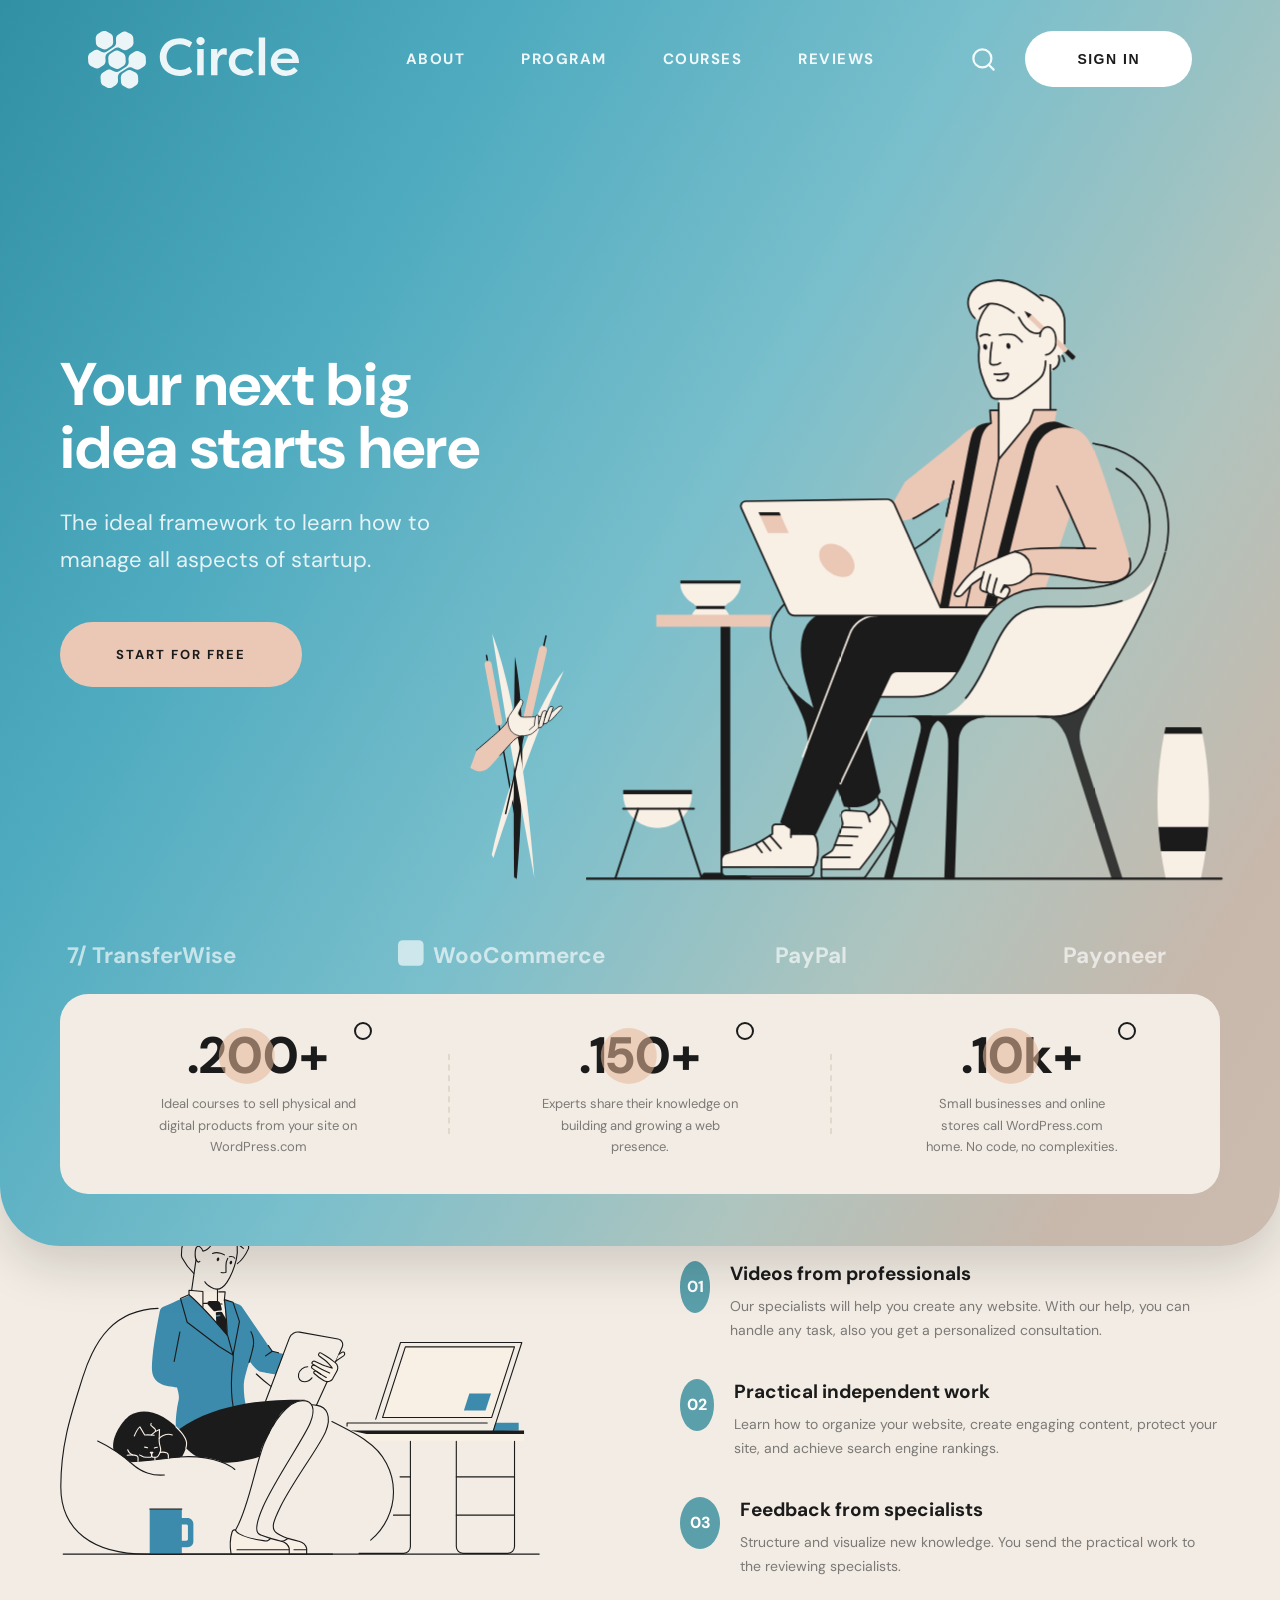
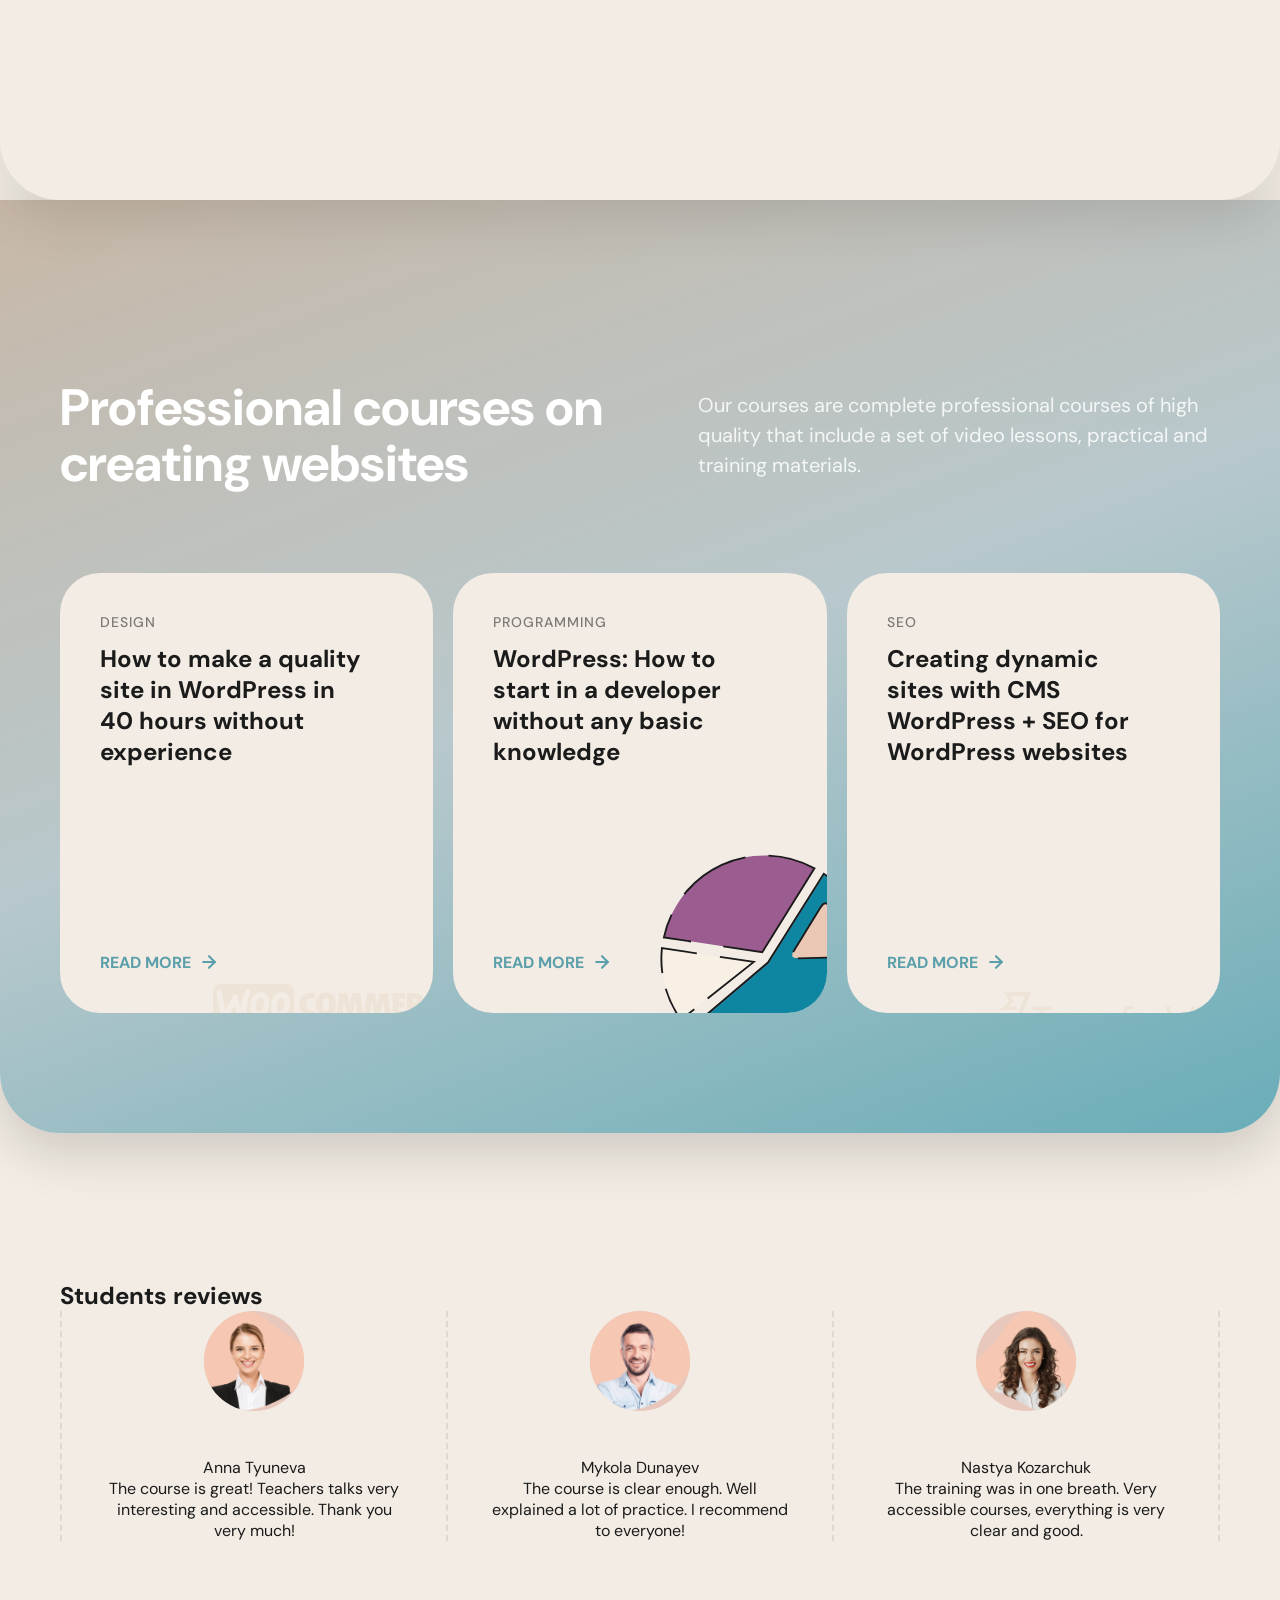
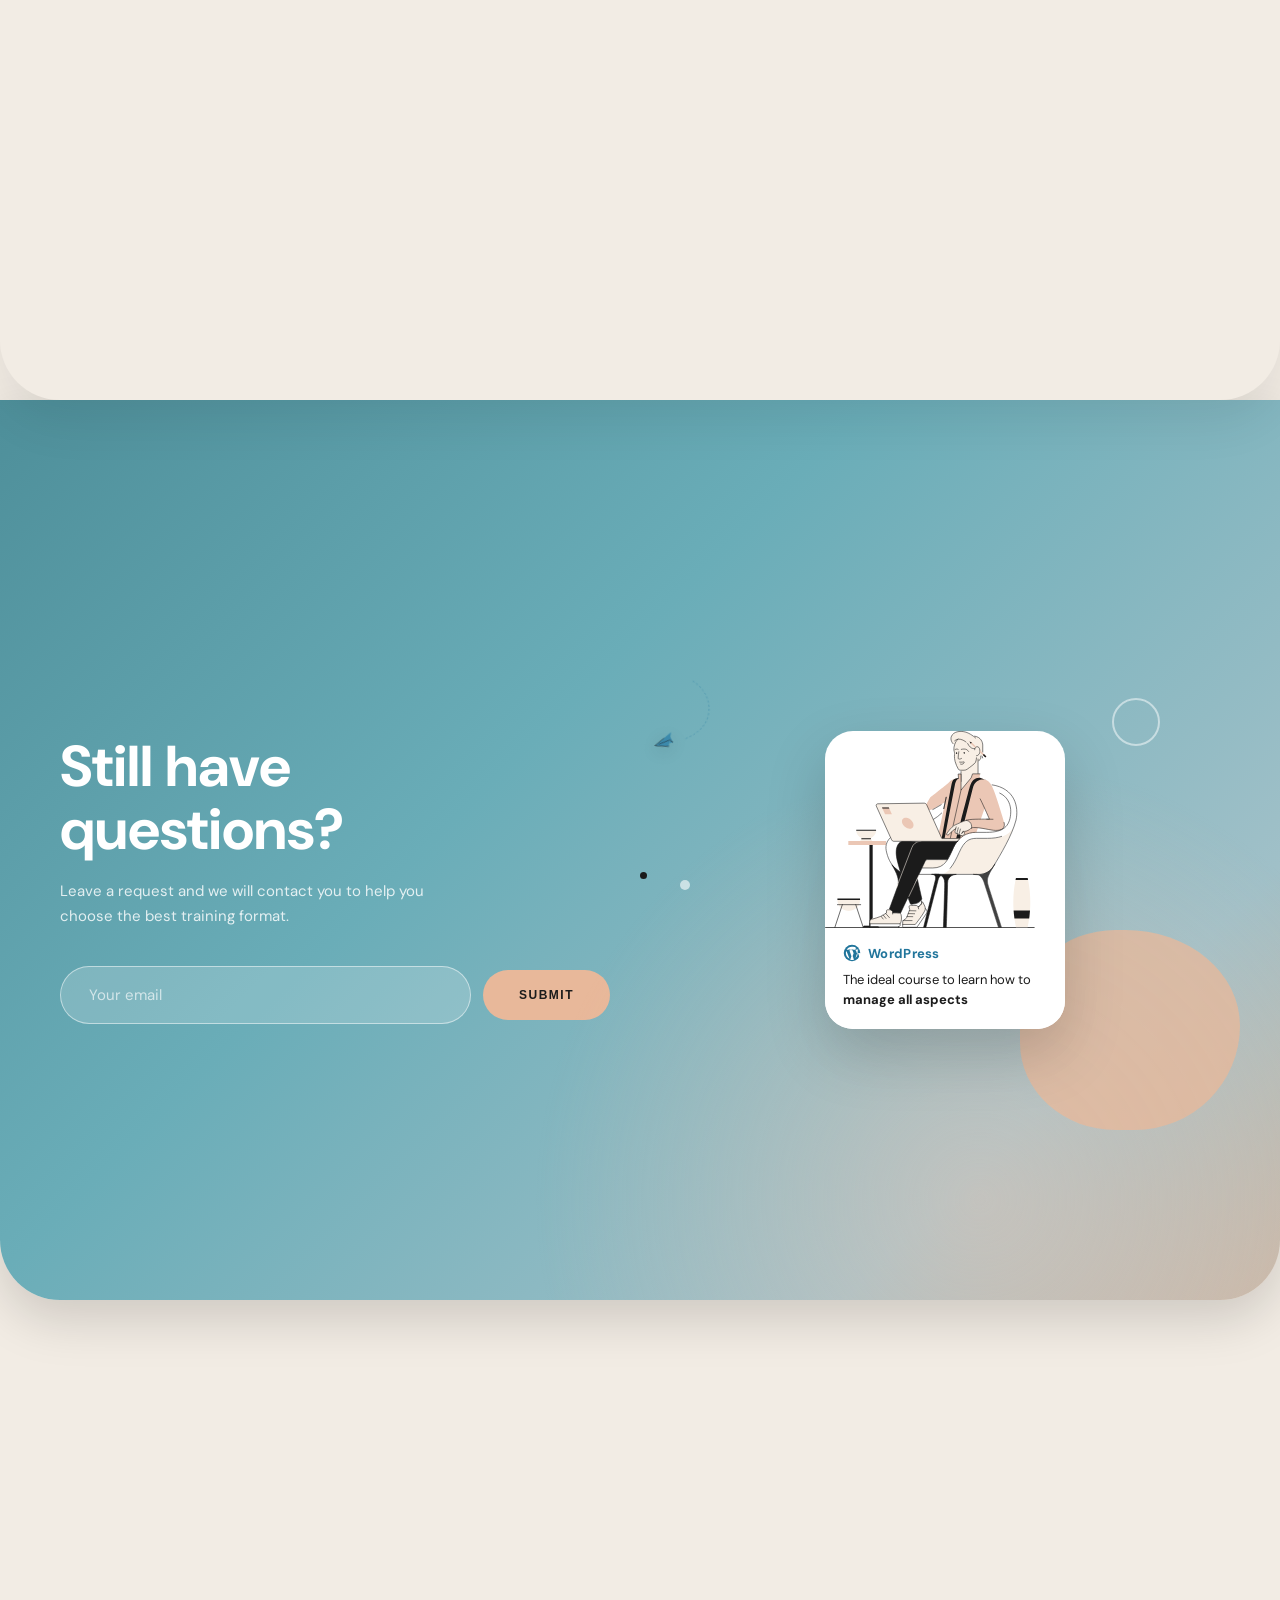
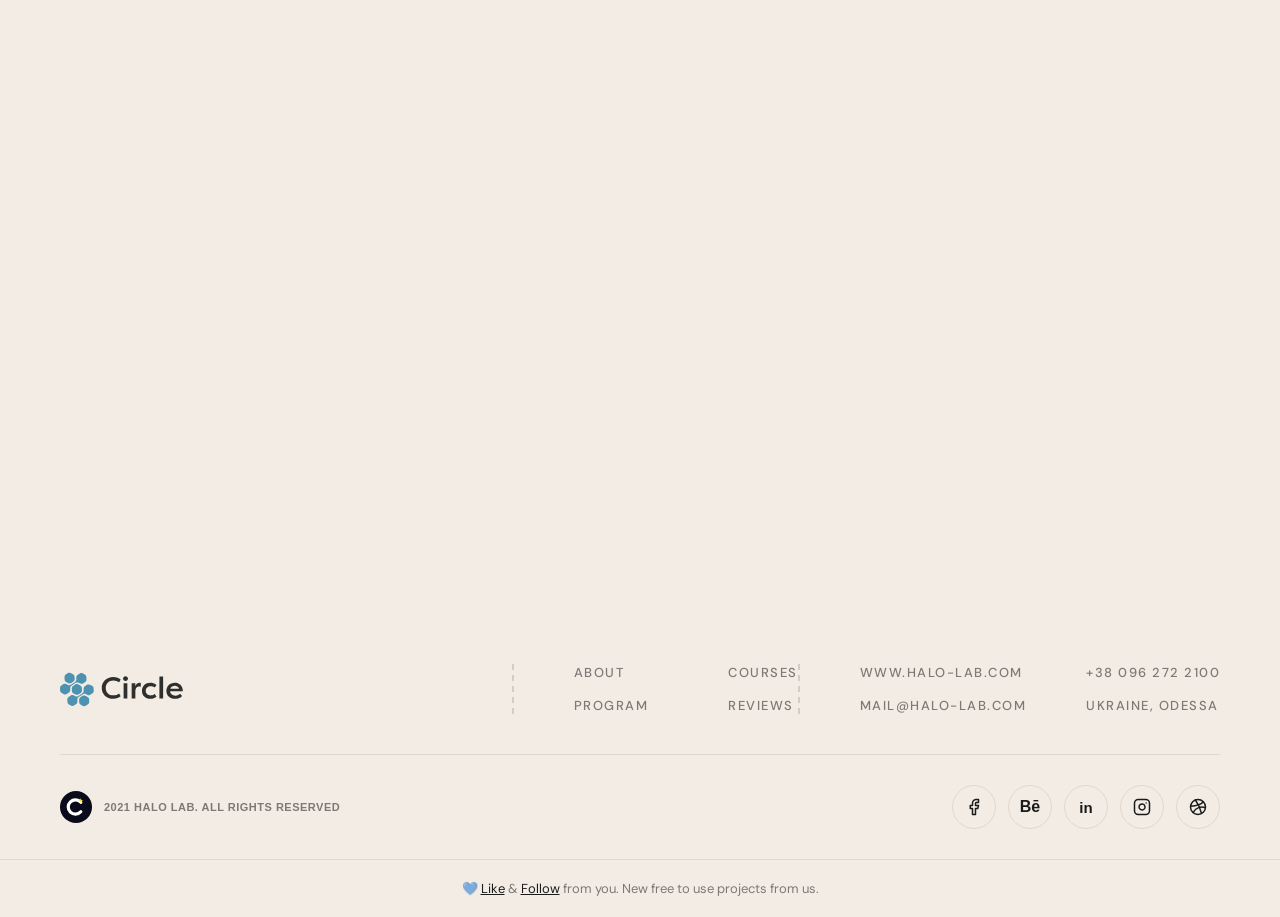
==== index.html @ aa4fcfac "Commit das alterações" ====
<!DOCTYPE html>
<html lang="en">
<head>
  <meta charset="UTF-8">
  <meta name="viewport" content="width=device-width, initial-scale=1.0">
  <title>Circle Website</title>
  <meta name="description" content="Circle � The ideal platform to learn design, programming and SEO. Start for free.">
  <link rel="preconnect" href="https://fonts.googleapis.com">
  <link rel="preconnect" href="https://fonts.gstatic.com" crossorigin>
  <link href="https://fonts.googleapis.com/css2?family=DM+Sans:wght@400;500;700&display=swap" rel="stylesheet">
  <link rel="stylesheet" href="style.css">
</head>
<body>

<!-- --------------------------------------
  NAVBAR
-------------------------------------- -->
<nav class="navbar" id="navbar">
  <div class="wrap">
    <a href="#hero" class="nav-logo">
      <img src="assets/images/logo-circle.svg" alt="Circle">
    </a>

    <div class="nav-links">
      <a href="#about"   class="nav-link">About</a>
      <a href="#program" class="nav-link">Program</a>
      <a href="#courses" class="nav-link">Courses</a>
      <a href="#reviews" class="nav-link">Reviews</a>
    </div>

    <div class="nav-actions">
      <button class="nav-search" aria-label="Search">
        <svg viewBox="0 0 24 24" fill="none" stroke-width="2" stroke-linecap="round" stroke-linejoin="round">
          <circle cx="11" cy="11" r="8"/><line x1="21" y1="21" x2="16.65" y2="16.65"/>
        </svg>
      </button>
      <button class="nav-btn" data-modal="open"><span>Sign In</span></button>
    </div>

    <button class="nav-ham" id="navHam" aria-label="Menu">
      <span></span><span></span><span></span>
    </button>
  </div>

  <div class="nav-mobile" id="navMobile">
    <a href="#about"   class="nav-link">About</a>
    <a href="#program" class="nav-link">Program</a>
    <a href="#courses" class="nav-link">Courses</a>
    <a href="#reviews" class="nav-link">Reviews</a>
  </div>
</nav>

<main id="main">

<!-- --------------------------------------
  HERO
-------------------------------------- -->
<div class="s-wrap">
  <section class="hero" id="hero">
    <div class="wrap">
      <div class="hero-left">
        <h1 class="hero-title">Your next big<br>idea starts here</h1>
        <p class="hero-sub">The ideal framework to learn how to<br>manage all aspects of startup.</p>
        <a href="#" class="hero-btn" data-modal="open"><span>Start for free</span></a>
      </div>

      <div class="hero-right">
        <div class="hero-illus">
          <img src="assets/images/hero-person.svg"
               alt="Person with laptop" class="hero-illus-main">
          <img src="assets/images/hero-arm.svg"
               alt="" aria-hidden="true" class="hero-illus-ball">
          <img src="assets/images/hero-plane.svg"
               alt="" aria-hidden="true" class="hero-illus-plane">
          <img src="assets/images/hero-plant1.svg"
               alt="" aria-hidden="true" class="hero-illus-plant1">
          <img src="assets/images/hero-plant2.svg"
               alt="" aria-hidden="true" class="hero-illus-plant2">
        </div>
      </div>
    </div>
    <!-- Partners + Stats -->
    <div class="hero-bottom">
  <!-- Logos strip -->
  <div class="hero-partners">
    <span class="hero-partner-logo">
      <svg width="110" height="22" viewBox="0 0 110 22" fill="none" xmlns="http://www.w3.org/2000/svg" aria-label="TransferWise">
        <text x="0" y="17" font-family="'DM Sans',sans-serif" font-size="14" font-weight="700" fill="rgba(255,255,255,0.75)">7/ TransferWise</text>
      </svg>
    </span>
    <span class="hero-partner-logo">
      <svg width="130" height="22" viewBox="0 0 130 22" fill="none" xmlns="http://www.w3.org/2000/svg" aria-label="WooCommerce">
        <rect x="0" y="3" width="16" height="16" rx="3" fill="rgba(255,255,255,0.75)"/>
        <text x="22" y="17" font-family="'DM Sans',sans-serif" font-size="14" font-weight="700" fill="rgba(255,255,255,0.75)">WooCommerce</text>
      </svg>
    </span>
    <span class="hero-partner-logo">
      <svg width="68" height="22" viewBox="0 0 68 22" fill="none" xmlns="http://www.w3.org/2000/svg" aria-label="PayPal">
        <text x="0" y="17" font-family="'DM Sans',sans-serif" font-size="14" font-weight="700" fill="rgba(255,255,255,0.75)">PayPal</text>
      </svg>
    </span>
    <span class="hero-partner-logo">
      <svg width="90" height="22" viewBox="0 0 90 22" fill="none" xmlns="http://www.w3.org/2000/svg" aria-label="Payoneer">
        <text x="0" y="17" font-family="'DM Sans',sans-serif" font-size="14" font-weight="700" fill="rgba(255,255,255,0.75)">Pay<tspan font-style="italic">o</tspan>neer</text>
      </svg>
    </span>
  </div>

  <!-- Stats card -->
  <div class="hero-stats-card">
    <div class="hero-stat">
      <div class="hero-stat-number">
        <span class="hero-stat-blob"></span>
        <span class="hero-stat-ring"></span>
        .200+
      </div>
      <p class="hero-stat-desc">Ideal courses to sell physical and digital products from your site on WordPress.com</p>
    </div>
    <div class="hero-stat-divider"></div>
    <div class="hero-stat">
      <div class="hero-stat-number">
        <span class="hero-stat-blob"></span>
        <span class="hero-stat-ring"></span>
        .150+
      </div>
      <p class="hero-stat-desc">Experts share their knowledge on building and growing a web presence.</p>
    </div>
    <div class="hero-stat-divider"></div>
    <div class="hero-stat">
      <div class="hero-stat-number">
        <span class="hero-stat-blob"></span>
        <span class="hero-stat-ring"></span>
        .10k+
      </div>
      <p class="hero-stat-desc">Small businesses and online stores call WordPress.com home. No code, no complexities.</p>
    </div>
  </div>
</div>
    </section>
  </div>

<!-- --------------------------------------
  SYLLABUS OF COURSES (How it works)
-------------------------------------- -->
<div class="s-wrap">
  <section class="syllabus" id="program">
    <div class="wrap">
      <!-- Left: illustration -->
      <div class="syllabus-img-wrap reveal">
        <img src="assets/images/modal-illustration.svg"
             alt="Student with laptop and cat" class="syllabus-img">
      </div>

      <!-- Right: steps -->
      <div class="syllabus-right">
        <h2 class="reveal">Syllabus of courses</h2>
        <ul class="syllabus-list">
          <li class="syl-item reveal d1">
            <div class="syl-num">01</div>
            <div class="syl-text">
              <h3>Videos from professionals</h3>
              <p>Our specialists will help you create any website. With our help, you can handle any task, also you get a personalized consultation.</p>
            </div>
          </li>
          <li class="syl-item reveal d2">
            <div class="syl-num">02</div>
            <div class="syl-text">
              <h3>Practical independent work</h3>
              <p>Learn how to organize your website, create engaging content, protect your site, and achieve search engine rankings.</p>
            </div>
          </li>
          <li class="syl-item reveal d3">
            <div class="syl-num">03</div>
            <div class="syl-text">
              <h3>Feedback from specialists</h3>
              <p>Structure and visualize new knowledge. You send the practical work to the reviewing specialists.</p>
            </div>
          </li>
        </ul>
      </div>
    </div>
  </section>
</div>

<!-- --------------------------------------
  COURSES
-------------------------------------- -->
<div class="s-wrap">
  <section class="courses" id="courses">
      <div class="wrap">
        <div class="courses-hd sr">
          <div class="courses-hd-left">
            <h2>Professional courses on<br>creating websites</h2>
          </div>
          <div class="courses-hd-right">
            <p class="courses-sub">Our courses are complete professional courses of high quality that include a set of video lessons, practical and training materials.</p>
          </div>
        </div>

      <div class="courses-grid">
        <article class="course-card reveal d1">
          <div>
            <p class="course-type">Design</p>
            <h3>How to make a quality site in WordPress in 40 hours without experience</h3>
          </div>
          <div>
            <a href="#" class="course-link">
              Read more
              <svg viewBox="0 0 24 24" fill="none" stroke="currentColor" stroke-width="2.5" stroke-linecap="round" stroke-linejoin="round">
                <line x1="5" y1="12" x2="19" y2="12"/><polyline points="12 5 19 12 12 19"/>
              </svg>
            </a>
          </div>
          <img src="assets/images/image-2.svg"
               alt="" aria-hidden="true" class="course-illus">
        </article>

        <article class="course-card reveal d2">
          <div>
            <p class="course-type">Programming</p>
            <h3>WordPress: How to start in a developer without any basic knowledge</h3>
          </div>
          <div>
            <a href="#" class="course-link">
              Read more
              <svg viewBox="0 0 24 24" fill="none" stroke="currentColor" stroke-width="2.5" stroke-linecap="round" stroke-linejoin="round">
                <line x1="5" y1="12" x2="19" y2="12"/><polyline points="12 5 19 12 12 19"/>
              </svg>
            </a>
          </div>
          <img src="assets/images/image-3.svg"
               alt="" aria-hidden="true" class="course-illus">
        </article>

        <article class="course-card reveal d3">
          <div>
            <p class="course-type">SEO</p>
            <h3>Creating dynamic sites with CMS WordPress + SEO for WordPress websites</h3>
          </div>
          <div>
            <a href="#" class="course-link">
              Read more
              <svg viewBox="0 0 24 24" fill="none" stroke="currentColor" stroke-width="2.5" stroke-linecap="round" stroke-linejoin="round">
                <line x1="5" y1="12" x2="19" y2="12"/><polyline points="12 5 19 12 12 19"/>
              </svg>
            </a>
          </div>
          <img src="assets/images/image-4.svg"
               alt="" aria-hidden="true" class="course-illus">
        </article>
      </div>
    </div>
  </section>
</div>

<!-- --------------------------------------
  STUDENTS REVIEWS
-------------------------------------- -->
<div class="s-wrap">
<section class="reviews" id="reviews">
  <div class="wrap">
    <h2 class="reveal">Students reviews</h2>
    <div class="reviews-grid">

      <!-- Review 1 -->
      <div class="review-col reveal d1">
        <div class="review-ava-wrap">
          <div class="review-ava-blob">
            <img src="assets/images/avatar-anna.png" alt="Anna Tyuneva">
          </div>
          <!-- decorative dots -->
          <div class="review-ring" style="width:18px;height:18px;top:-6px;right:4px;"></div>
          <div class="review-dot review-dot-sm" style="bottom:-4px;left:8px;"></div>
        </div>
        <p class="review-name">Anna Tyuneva</p>
        <p class="review-text">The course is great! Teachers talks very interesting and accessible. Thank you very much!</p>
      </div>

      <!-- Review 2 -->
      <div class="review-col reveal d2">
        <div class="review-ava-wrap">
          <div class="review-ava-blob">
            <img src="assets/images/avatar-mykola.png" alt="Mykola Dunayev">
          </div>
          <div class="review-ring" style="width:18px;height:18px;top:-6px;right:4px;"></div>
          <div class="review-dot review-dot-sm" style="bottom:-4px;left:8px;"></div>
        </div>
        <p class="review-name">Mykola Dunayev</p>
        <p class="review-text">The course is clear enough. Well explained a lot of practice. I recommend to everyone!</p>
      </div>

      <!-- Review 3 -->
      <div class="review-col reveal d3">
        <div class="review-ava-wrap">
          <div class="review-ava-blob">
            <img src="assets/images/avatar-nastya.png" alt="Nastya Kozarchuk">
          </div>
          <div class="review-ring" style="width:18px;height:18px;top:-6px;right:4px;"></div>
          <div class="review-dot review-dot-sm" style="bottom:-4px;left:8px;"></div>
        </div>
        <p class="review-name">Nastya Kozarchuk</p>
        <p class="review-text">The training was in one breath. Very accessible courses, everything is very clear and good.</p>
      </div>

    </div>
  </div>
</section>
</div>

<!-- --------------------------------------
  STILL HAVE QUESTIONS (FAQ)
-------------------------------------- -->
<div class="s-wrap">
<section class="faq" id="about">
  <!-- decorative background blob -->
  <div class="faq-bg-blob"></div>

  <div class="wrap faq-wrap">
    <!-- LEFT: text + form -->
    <div class="faq-left reveal">
      <h2>Still have<br>questions?</h2>
      <p>Leave a request and we will contact you to help you choose the best training format.</p>
      <form class="faq-form" data-form="faq" novalidate>
        <input class="faq-input" type="email" name="email"
               placeholder="Your email" required aria-label="Email address">
        <button class="faq-btn" type="submit">Submit</button>
      </form>
    </div>

    <!-- RIGHT: phone mockup card + decorative elements -->
    <div class="faq-right reveal d2">
      <!-- decorative floating elements -->
      <img src="assets/images/hero-plane.svg"
           alt="" aria-hidden="true" class="faq-deco faq-deco-plane">
      <div class="faq-deco faq-deco-circle-lg"></div>
      <div class="faq-deco faq-deco-circle-sm"></div>
      <div class="faq-deco faq-deco-dot"></div>
      <div class="faq-deco faq-deco-blob-pink"></div>

      <!-- phone card -->
      <div class="faq-phone-card">
        <img src="assets/images/hero-person.svg"
             alt="Person working on laptop" class="faq-phone-illus">
        <div class="faq-phone-footer">
          <div class="faq-phone-wp">
            <svg viewBox="0 0 24 24" fill="none" xmlns="http://www.w3.org/2000/svg" width="18" height="18">
              <circle cx="12" cy="12" r="11" fill="#21759b"/>
              <path d="M2.5 12C2.5 6.75 6.75 2.5 12 2.5S21.5 6.75 21.5 12 17.25 21.5 12 21.5 2.5 17.25 2.5 12z" fill="#21759b"/>
              <path d="M3.8 12c0 3.4 1.98 6.35 4.86 7.82L4.62 9.3C4.08 10.12 3.8 11.03 3.8 12zm14.3-0.43c0-1.06-.38-1.8-.71-2.37-.43-.7-.84-1.3-.84-2 0-.78.6-1.51 1.44-1.51-.04 0 .03 0 .07.01A8.2 8.2 0 0 0 12 3.8c-2.98 0-5.6 1.53-7.13 3.84.2.01.39.01.55.01 1.89 0 4.2-.23 4.2-.23.55 0 .62.77.08.83 0 0-.56.07-1.18.1l3.5 10.4 2.1-6.3-1.5-4.1c-.54-.03-1.06-.1-1.06-.1-.55-.03-.49-.84.06-.83 0 0 2.34.23 4.14.23 1.89 0 4.2-.23 4.2-.23.55 0 .62.77.08.83 0 0-.57.07-1.18.1l3.46 10.3.96-3.2c.41-1.32.65-2.27.65-3.07zm-5.6 1.17l-2.87 8.35a8.2 8.2 0 0 0 5.02-.13l-.06-.1-2.09-6.12zm7.1-4.66a6.1 6.1 0 0 1 .05.82c0 .8-.15 1.71-.6 2.84l-2.4 6.94A8.21 8.21 0 0 0 19.6 12c0-1.4-.35-2.72-.97-3.87l-.03-.05z" fill="#fff"/>
            </svg>
            <span>WordPress</span>
          </div>
          <p class="faq-phone-caption">The ideal course to learn how to <strong>manage all aspects</strong></p>
        </div>
      </div>
    </div>
  </div>
</section>
</div>


</main>

<!-- --------------------------------------
  FOOTER
-------------------------------------- -->
<footer class="footer">
  <div class="wrap">
    <div class="footer-top">
      <!-- Logo -->
      <div class="footer-logo">
        <img src="assets/images/logo-circle.svg" alt="Circle">
      </div>

      <!-- Nav links -->
      <div class="footer-links">
        <div class="fl-col">
          <a href="#about"   class="footer-link">About</a>
          <a href="#program" class="footer-link">Program</a>
        </div>
        <div class="fl-col">
          <a href="#courses" class="footer-link">Courses</a>
          <a href="#reviews" class="footer-link">Reviews</a>
        </div>
      </div>

      <!-- Contact -->
      <div class="footer-contact">
        <div class="fc-col">
          <a href="http://www.halo-lab.com" class="footer-link">www.halo-lab.com</a>
          <a href="mailto:mail@halo-lab.com" class="footer-link">mail@halo-lab.com</a>
        </div>
        <div class="fc-col">
          <span class="footer-link">+38 096 272 2100</span>
          <span class="footer-link">Ukraine, Odessa</span>
        </div>
      </div>
    </div>

    <div class="footer-bottom">
      <div class="footer-copy">
        <svg class="footer-copy-logo" viewBox="0 0 40 40" xmlns="http://www.w3.org/2000/svg">
          <circle cx="20" cy="20" r="20" fill="#0A0B1A"/>
          <path d="M26 14 A 9 9 0 1 0 26 26" fill="none" stroke="#FFFFFF" stroke-width="4" stroke-linecap="round"/>
          <path d="M26 8 Q26 12 30 12 Q26 12 26 16 Q26 12 22 12 Q26 12 26 8 Z" fill="#FDE047"/>
        </svg>
        <span class="footer-copy-txt" style="font-family: sans-serif; letter-spacing: 0.5px;">2021 HALO LAB. ALL RIGHTS RESERVED</span>
      </div>

      <div class="footer-social">
        <a href="#" class="footer-soc" aria-label="Facebook">
          <svg width="18" height="18" viewBox="0 0 24 24" fill="none" stroke="currentColor" stroke-width="2" stroke-linecap="round" stroke-linejoin="round"><path d="M18 2h-3a5 5 0 0 0-5 5v3H7v4h3v8h4v-8h3l1-4h-4V7a1 1 0 0 1 1-1h3z"></path></svg>
        </a>
        <a href="#" class="footer-soc" aria-label="Behance" style="font-weight:800; font-size:16px; font-family:sans-serif;">
          Bē
        </a>
        <a href="#" class="footer-soc" aria-label="LinkedIn" style="font-weight:800; font-size:15px; font-family:sans-serif;">
          in
        </a>
        <a href="#" class="footer-soc" aria-label="Instagram">
          <svg width="18" height="18" viewBox="0 0 24 24" fill="none" stroke="currentColor" stroke-width="2" stroke-linecap="round" stroke-linejoin="round"><rect x="2" y="2" width="20" height="20" rx="5" ry="5"></rect><path d="M16 11.37A4 4 0 1 1 12.63 8 4 4 0 0 1 16 11.37z"></path><line x1="17.5" y1="6.5" x2="17.51" y2="6.5"></line></svg>
        </a>
        <a href="#" class="footer-soc" aria-label="Dribbble">
          <svg width="18" height="18" viewBox="0 0 24 24" fill="none" stroke="currentColor" stroke-width="2" stroke-linecap="round" stroke-linejoin="round"><circle cx="12" cy="12" r="10"></circle><path d="M8.56 2.75c4.37 6.03 6.02 9.42 8.03 17.72m2.54-15.38c-3.72 4.35-8.94 5.66-16.88 5.85m19.5 1.9c-3.5-.93-6.63-.82-8.94 0-2.58.92-5.01 2.86-7.44 6.32"></path></svg>
        </a>
      </div>
    </div>
  </div>

  <div class="footer-tagline">
    <div class="wrap">
      💙 <a href="#">Like</a> &amp; <a href="#">Follow</a> from you. New free to use projects from us.
    </div>
  </div>
</footer>

<!-- --------------------------------------
  MODAL
-------------------------------------- -->
<div class="modal-bg" id="modalBg" role="dialog" aria-modal="true" aria-label="Newsletter Subscription">
  <div class="modal">
    <button class="modal-close" data-modal="close" aria-label="Close">?</button>
    
    <div class="modal-top">
      <img src="assets/images/modal-illustration.svg" alt="" class="modal-illus">
    </div>

    <div class="modal-body">
      <div class="modal-content-grid">
        <div class="modal-title-col">
          <h3>Subscribe to our<br>newsletter</h3>
        </div>
        <div class="modal-text-col">
          <p>Get weekly updates on the newest cloneable websites right in your mailbox.</p>
        </div>
      </div>

      <form class="modal-form" data-form="modal" novalidate>
        <div class="modal-input-group">
          <input class="modal-input" type="email" name="email"
                 placeholder="Your email" required id="modalEmail">
          <button class="modal-submit" type="submit" aria-label="Submit">
            <svg viewBox="0 0 24 24" fill="none" stroke="currentColor" stroke-width="3" stroke-linecap="round" stroke-linejoin="round">
              <polyline points="9 18 15 12 9 6"/>
            </svg>
          </button>
        </div>
      </form>
    </div>
  </div>
</div>

<div class="toast" id="toast" role="status"></div>

<script src="main.js" defer></script>
</body>
</html>
---- style.css ----
/* ─── RESET ─────────────────────────────────────────────── */
*, *::before, *::after { box-sizing: border-box; margin: 0; padding: 0; }
html { font-size: 16px; }
body { font-family: 'DM Sans', 'Inter', sans-serif; color: #1b1b1b; background: var(--cream); overflow-x: hidden; }
main { display: block; position: relative; }
.s-wrap { min-height: 200vh; position: relative; }
.s-wrap:not(:first-child) { margin-top: -100vh; }
.s-wrap:nth-child(1) { z-index: 5; }
.s-wrap:nth-child(2) { z-index: 4; }
.s-wrap:nth-child(3) { z-index: 3; }
.s-wrap:nth-child(4) { z-index: 2; }
.s-wrap:nth-child(5) { z-index: 1; }

img { display: block; max-width: 100%; }
a { text-decoration: none; color: inherit; }
ul { list-style: none; }

/* ─── TOKENS ─────────────────────────────────────────────── */
:root {
  --teal:      #5a9faa;
  --teal-dk:   #3d7d8a;
  --beige:     #e8b89a;
  --cream:     #f2ece4;
  --cream-mid: #e0d8cc;
  --dark:      #1b1b1b;
  --muted:     rgba(27,27,27,0.55);
  --r24:       24px;
  --r100:      100px;
  --ease:      cubic-bezier(0.4, 0, 0.2, 1);
}

.wrap { width:100%; max-width:1280px; margin:0 auto; padding:0 60px; }

/* ─── NAVBAR ─────────────────────────────────────────────── */
.navbar {
  position: fixed; top:0; left:0; right:0; z-index:100;
  padding: 28px 0; transition: all 0.4s;
}
.navbar.scrolled {
  background: rgba(242,236,228,0.96); backdrop-filter: blur(12px);
  box-shadow: 0 1px 20px rgba(0,0,0,0.07); padding: 20px 0;
}

/* Layout: logo left, links centered, actions right */
.navbar .wrap {
  display: flex; align-items: center; justify-content: space-between;
  padding: 0 88px; position: relative; max-width: 100%;
}

/* Logo — left, 72px */
.nav-logo { order: 0; margin-left: 0; margin-right: auto; }
.nav-logo img { height: 62px; transition: filter 0.4s; }
.navbar:not(.scrolled) .nav-logo img { filter: brightness(0) invert(1); }

/* Nav links — absolutely centered */
.nav-links {
  display: flex; align-items: center; gap: 56px; order: 1;
  position: absolute; left: 50%; transform: translateX(-50%);
}
.nav-link {
  font-size: 15px; font-weight: 700; letter-spacing: 1.5px;
  text-transform: uppercase; color: rgba(255,255,255,0.9);
  transition: color 0.3s; position: relative;
}
.nav-link::after {
  content: ''; position: absolute; bottom: -5px; left: 0;
  width: 0; height: 2px; background: #fff; transition: width 0.3s;
}
.nav-link:hover::after { width: 100%; }
.navbar.scrolled .nav-link { color: var(--dark); }
.navbar.scrolled .nav-link::after { background: var(--teal); }

/* Nav actions */
.nav-actions { display: flex; align-items: center; gap: 20px; }

/* Search button — no background */
.nav-search {
  background: none; border: none; padding: 8px; cursor: pointer;
  display: flex; align-items: center; justify-content: center;
  border-radius: 50%; transition: opacity 0.3s;
}
.nav-search:hover { opacity: 0.7; }
.nav-search svg { width: 27px; height: 27px; stroke: rgba(255,255,255,0.9); transition: stroke 0.4s; }
.navbar.scrolled .nav-search svg { stroke: var(--dark); }

/* ── Sign In button with bidirectional circle ripple ─────── */
.nav-btn {
  position: relative;
  overflow: hidden;
  padding: 20px 52px;
  border-radius: var(--r100);
  background: #fff;
  color: var(--dark);
  font-size: 14px; font-weight: 700; letter-spacing: 1.5px;
  text-transform: uppercase; border: none; cursor: pointer;
  /* no transform transition here — handled by ripple */
  white-space: nowrap;
}

/* Ripple circle — starts at center, scale 0 → 1 on hover */
.nav-btn::before {
  content: '';
  position: absolute;
  top: 50%; left: 50%;
  /* Large enough to cover pill shape at any size */
  width: 300%; aspect-ratio: 1;
  background: var(--beige);
  border-radius: 50%;
  transform: translate(-50%, -50%) scale(0);
  /* Same transition for both in and out → reverses naturally */
  transition: transform 0.85s cubic-bezier(0.4, 0, 0.2, 1);
  z-index: 0;
}
.nav-btn:hover::before {
  transform: translate(-50%, -50%) scale(1);
}

/* Text above the ripple */
.nav-btn span {
  position: relative;
  z-index: 1;
}

.navbar.scrolled .nav-btn { background: var(--dark); color: #fff; }
.navbar.scrolled .nav-btn::before { background: var(--beige); }
.navbar.scrolled .nav-btn:hover span { color: var(--dark); }

/* Hamburger — hidden on desktop */
.nav-ham { display: none; }

/* Mobile nav — hidden by default */
.nav-mobile { display: none; }

/* ─── HERO ───────────────────────────────────────────────── */
.hero { min-height: 100vh; display: flex; flex-direction: column; justify-content: space-between; background: linear-gradient(120deg, #3290a4 0%, #4daabf 25%, #7abfcc 50%, #afc4be 72%, #c8b8ac 88%, #ccbcb0 100%); padding-top: 140px; position: sticky; top: 0; overflow: hidden; border-radius: 0 0 60px 60px; box-shadow: 0 20px 50px rgba(0,0,0,0.15); }
.hero .wrap { display: flex; align-items: center; justify-content: space-between; gap: 40px; min-height: calc(100vh - 140px); width: 100%; flex: 1; }
.hero-left { flex: 0 0 50%; max-width: 50%; }
.hero-title { font-size: clamp(44px, 4.7vw, 72px); max-width: 640px; font-weight:700; line-height:1.05; color:#fff; margin-bottom:26px; animation: heroTitleIn 0.9s 0.2s var(--ease) both; }
.hero-sub { font-size: 22px; color:rgba(255,255,255,0.85); line-height:1.65; margin-bottom:44px; max-width:400px; animation: heroTitleIn 0.9s 0.4s var(--ease) both; }
.hero-btn {
  position: relative;
  overflow: hidden;
  display: inline-flex;
  align-items: center;
  padding: 24px 56px;
  border-radius: var(--r100);
  background: #ebc7b5;
  color: var(--dark);
  font-size: 13px; font-weight: 700; letter-spacing: 2px;
  text-transform: uppercase;
  animation: heroTitleIn 0.9s 0.55s var(--ease) both;
}
/* Ripple invertido: círculo branco expande do centro */
.hero-btn::before {
  content: '';
  position: absolute;
  top: 50%; left: 50%;
  width: 300%; aspect-ratio: 1;
  background: rgba(255,255,255,0.85);
  border-radius: 50%;
  transform: translate(-50%, -50%) scale(0);
  transition: transform 0.85s cubic-bezier(0.4, 0, 0.2, 1);
  z-index: 0;
}
.hero-btn:hover::before {
  transform: translate(-50%, -50%) scale(1);
}
.hero-btn span {
  position: relative;
  z-index: 1;
}
.hero-right { flex: 1; display:flex; align-items: flex-end; justify-content:center; animation: heroIllusIn 1s 0.3s var(--ease) both; align-self: stretch; }
.hero-illus { position:relative; width:100%; max-width:640px; max-height: 90vh; display: flex; align-items: flex-end; margin-top: -80px; }
.hero-illus-main { width:100%; max-height: 90vh; object-fit: contain; object-position: bottom; }
@keyframes heroTitleIn { from { opacity:0; transform:translateY(32px); } to { opacity:1; transform:translateY(0); } }
@keyframes heroIllusIn { from { opacity:0; transform:translateX(40px); } to { opacity:1; transform:translateX(0); } }

/* ─── HERO BOTTOM (partners + stats) ────────────────────── */
.hero-bottom {
  width: 100%;
  padding: 32px 60px 52px;
  display: flex;
  flex-direction: column;
  gap: 20px;
  /* Continues the hero gradient so it looks like one block */
  background: transparent;
  border-radius: 0;
  box-shadow: none;
  position: relative;
  z-index: 5;
}

/* Partners strip */
.hero-partners {
  display: flex;
  align-items: center;
  justify-content: space-between;
  gap: 20px;
  padding: 10px 40px;
  width: 100%;
}
.hero-partner-logo {
  display: flex;
  align-items: center;
  opacity: 0.85;
  transition: opacity 0.3s;
  transform: scale(1.6);
  transform-origin: center;
}
.hero-partner-logo:hover { opacity: 1; }

/* Stats card */
.hero-stats-card {
  background: var(--cream);
  border-radius: 28px;
  padding: 36px 48px;
  display: grid;
  grid-template-columns: 1fr auto 1fr auto 1fr;
  align-items: center;
  gap: 0;
}

/* Dashed vertical divider */
.hero-stat-divider {
  width: 1px;
  height: 80px;
  border-left: 2px dashed var(--cream-mid);
  margin: 0 40px;
}

/* Individual stat */
.hero-stat {
  display: flex;
  flex-direction: column;
  gap: 12px;
  text-align: center;
}

/* Number row with blob + ring decorators */
.hero-stat-number {
  position: relative;
  display: flex;
  align-items: center;
  justify-content: center;
  font-size: clamp(36px, 4vw, 56px);
  font-weight: 800;
  color: var(--dark);
  line-height: 1;
  gap: 0;
}

/* Pink blob behind the number */
.hero-stat-blob {
  position: absolute;
  left: 50%;
  top: 50%;
  transform: translate(-70%, -50%);
  width: 56px;
  height: 56px;
  border-radius: 50%;
  background: var(--beige);
  opacity: 0.55;
  z-index: 0;
}

/* Small outline ring (top-right) */
.hero-stat-ring {
  position: absolute;
  right: 12%;
  top: -8px;
  width: 18px;
  height: 18px;
  border-radius: 50%;
  border: 2px solid var(--dark);
  z-index: 0;
}

/* Ensure text is above decorators */
.hero-stat-number::after {
  content: attr(data-num);
  position: relative;
  z-index: 1;
}
.hero-stat-number {
  position: relative;
  z-index: 1;
}

.hero-stat-desc {
  font-size: 13px;
  color: var(--muted);
  line-height: 1.65;
  text-align: center;
  max-width: 200px;
  margin: 0 auto;
}

/* Responsive */
@media (max-width: 1024px) {
  .hero-bottom { padding: 0 40px 40px; }
  .hero-partners { gap: 32px; flex-wrap: wrap; }
  .hero-stats-card { padding: 28px 32px; }
  .hero-stat-divider { margin: 0 24px; }
}
@media (max-width: 768px) {
  .hero-bottom { padding: 0 24px 36px; }
  .hero-partners { gap: 24px; }
  .hero-stats-card {
    grid-template-columns: 1fr;
    gap: 24px;
    padding: 28px 24px;
  }
  .hero-stat-divider {
    width: 80px; height: 1px;
    border-left: none;
    border-top: 2px dashed var(--cream-mid);
    margin: 0 auto;
  }
}

/* ─── SYLLABUS ───────────────────────────────────────────── */
.syllabus { min-height: 100vh; display: flex; background: var(--cream); padding: 180px 0 120px; position: sticky; top: 0; overflow: hidden; border-radius: 0 0 60px 60px; box-shadow: 0 20px 50px rgba(0,0,0,0.1); }
.syllabus .wrap { display:grid; grid-template-columns:1fr 1fr; gap:80px; align-items:center; }
.syllabus-img { width:100%; max-width:480px; }
.syllabus-right h2 { font-size:clamp(34px,4vw,52px); font-weight:700; margin-bottom:48px; }
.syl-item { display:flex; gap:20px; padding-bottom:36px; }
.syl-num { width:52px; height:52px; background:var(--teal); color:#fff; display:flex; align-items:center; justify-content:center; border-radius:50%; font-weight:800; }
.syl-text h3 { font-size:19px; font-weight:700; margin-bottom:8px; }
.syl-text p { font-size:14px; color:var(--muted); line-height:1.75; }

/* ─── COURSES ────────────────────────────────────────────── */
.courses { min-height: 100vh; display: flex; background: linear-gradient(160deg, #c8b8a8 0%, #b8c8cc 50%, #6aadb8 100%); padding: 180px 0 120px; position: sticky; top: 0; overflow: hidden; border-radius: 0 0 60px 60px; box-shadow: 0 20px 50px rgba(0,0,0,0.15); }
.courses-hd {
  display: flex;
  justify-content: space-between;
  align-items: flex-start; /* Align both sides to the top */
  margin-bottom: 60px;
}
.courses-hd-left {
  flex: 1;
}
.courses-hd-right {
  flex: 0 0 45%; /* Takes up the right side */
  padding-top: 10px; /* Adjust to align visually with the title */
}
.courses-hd h2 {
  font-size: clamp(32px, 4vw, 56px);
  color: #fff;
  font-weight: 700;
  line-height: 1.1;
  margin-bottom: 20px;
}
.courses-sub {
  font-size: 20px;
  color: rgba(255, 255, 255, 0.85); /* Light text, matching the background */
  line-height: 1.5;
  font-weight: 400;
}
.courses-grid { display:grid; grid-template-columns:repeat(3, 1fr); gap:20px; }
.course-card {
  position: relative;
  background: var(--cream);
  border-radius: 40px;
  padding: 40px;
  min-height: 440px;
  display: flex;
  flex-direction: column;
  justify-content: flex-start;
  transition: all 0.3s;
  overflow: hidden;
}
.course-card:hover { transform: translateY(-8px); }

.course-type {
  font-size: 14px;
  font-weight: 500;
  text-transform: uppercase;
  letter-spacing: 1px;
  color: var(--muted);
  margin-bottom: 12px;
}

.course-card h3 {
  font-size: 24px;
  font-weight: 700;
  line-height: 1.3;
  color: var(--dark);
  margin-bottom: 24px;
  max-width: 90%;
  position: relative;
  z-index: 2;
}

/* Container for the link to push it to bottom */
.course-card > div:nth-child(2) {
  margin-top: auto;
}

.course-link {
  font-size: 16px;
  font-weight: 700;
  text-transform: uppercase;
  color: var(--teal);
  display: inline-flex;
  align-items: center;
  gap: 8px;
  position: relative;
  z-index: 2;
  transition: color 0.3s;
}
.course-link:hover { color: var(--teal-dk); }
.course-link svg {
  width: 20px;
  height: 20px;
  stroke: currentColor;
}

.course-illus {
  position: absolute;
  right: -20px;
  bottom: -20px;
  width: 240px;
  height: auto;
  z-index: 1;
}

/* ─── REVIEWS ────────────────────────────────────────────── */
.reviews { min-height: 100vh; display: flex; background: var(--cream); padding: 180px 0 120px; position: sticky; top: 0; overflow: hidden; border-radius: 0 0 60px 60px; box-shadow: 0 20px 50px rgba(0,0,0,0.08); }
.reviews-grid { display:grid; grid-template-columns:repeat(3, 1fr); border-left: 2px dashed var(--cream-mid); }
.review-col { padding:0 40px; border-right:2px dashed var(--cream-mid); text-align:center; }
.review-ava-blob { width:100px; height:100px; border-radius:50%; background:#e8c8bc; margin: 0 auto 28px; overflow:hidden; }
.review-ava-blob img { width:100%; height:100%; object-fit:cover; }

/* ─── FAQ ────────────────────────────────────────────────── */
.faq {
    min-height: 100vh;
    display: flex;
    background: linear-gradient(135deg, #4e8f9a 0%, #6aadb8 40%, #a0c0c8 80%, #c8b8a8 100%);
    padding: 180px 0 120px;
    position: sticky;
  top: 0;
  overflow: hidden;
  border-radius: 0 0 60px 60px;
  box-shadow: 0 20px 50px rgba(0,0,0,0.15);
}

/* decorative large blurred blob in bottom-right (matches bg_questions.svg gradient) */
.faq-bg-blob {
  position: absolute;
  width: 900px; height: 900px;
  background: radial-gradient(ellipse, rgba(235,199,181,0.45) 0%, transparent 70%);
  border-radius: 50%;
  bottom: -350px; right: -150px;
  pointer-events: none;
}

.faq-wrap {
  display: grid;
  grid-template-columns: 1fr 1fr;
  gap: 60px;
  align-items: center;
}

/* LEFT column */
.faq-left { padding: 60px 0; }
.faq-left h2 {
  font-size: clamp(38px, 4.5vw, 62px);
  font-weight: 700;
  color: #fff;
  line-height: 1.08;
  margin-bottom: 18px;
}
.faq-left > p {
  font-size: 15px;
  color: rgba(255,255,255,0.82);
  line-height: 1.7;
  margin-bottom: 36px;
  max-width: 380px;
}
.faq-form {
  display: flex;
  gap: 12px;
  align-items: center;
}
.faq-input {
  flex: 1;
  padding: 18px 28px;
  border-radius: var(--r100);
  border: 1.5px solid rgba(255,255,255,0.5);
  background: rgba(255,255,255,0.18);
  color: #fff;
  font-family: inherit;
  font-size: 15px;
  outline: none;
  transition: border-color 0.3s, background 0.3s;
  min-width: 0;
}
.faq-input::placeholder { color: rgba(255,255,255,0.65); }
.faq-input:focus {
  border-color: rgba(255,255,255,0.85);
  background: rgba(255,255,255,0.25);
}
.faq-btn {
  padding: 18px 36px;
  border-radius: var(--r100);
  background: var(--beige);
  color: var(--dark);
  font-size: 12px;
  font-weight: 700;
  letter-spacing: 1.5px;
  text-transform: uppercase;
  border: none;
  cursor: pointer;
  transition: all 0.3s;
  white-space: nowrap;
  flex-shrink: 0;
}
.faq-btn:hover { background: #dfab8d; transform: translateY(-2px); }

/* RIGHT column — phone card + decorative elements */
.faq-right {
  position: relative;
  display: flex;
  justify-content: center;
  align-items: center;
  height: 420px;
}

/* decorative floating elements */
.faq-deco { position: absolute; pointer-events: none; }

.faq-deco-plane {
  width: 52px;
  top: 10px; left: -10px;
  transform: rotate(10deg);
  filter: drop-shadow(0 4px 8px rgba(0,0,0,0.12));
  animation: floatPlane 4s ease-in-out infinite;
}
@keyframes floatPlane {
  0%, 100% { transform: rotate(10deg) translateY(0); }
  50% { transform: rotate(10deg) translateY(-8px); }
}

.faq-deco-circle-lg {
  width: 48px; height: 48px;
  border-radius: 50%;
  border: 2px solid rgba(255,255,255,0.5);
  top: 28px; right: 60px;
}
.faq-deco-circle-sm {
  width: 10px; height: 10px;
  border-radius: 50%;
  background: rgba(255,255,255,0.6);
  top: 50%; left: 10px;
}
.faq-deco-dot {
  width: 7px; height: 7px;
  border-radius: 50%;
  background: var(--dark);
  top: 48%; left: -30px;
}
.faq-deco-blob-pink {
  width: 220px; height: 200px;
  background: var(--beige);
  border-radius: 50% 60% 55% 50% / 50% 55% 60% 50%;
  opacity: 0.75;
  bottom: -40px; right: -20px;
  z-index: 0;
}

/* Phone mockup card */
.faq-phone-card {
  position: relative;
  z-index: 1;
  width: 240px;
  background: #fff;
  border-radius: 28px;
  overflow: hidden;
  box-shadow: 0 24px 60px rgba(0,0,0,0.18);
  flex-shrink: 0;
}
.faq-phone-illus {
  width: 100%;
  display: block;
  border-radius: 28px 28px 0 0;
  object-fit: cover;
  max-height: 280px;
}
.faq-phone-footer {
  padding: 16px 18px 20px;
  background: #fff;
}
.faq-phone-wp {
  display: flex;
  align-items: center;
  gap: 7px;
  margin-bottom: 8px;
}
.faq-phone-wp span {
  font-size: 13px;
  font-weight: 700;
  color: #21759b;
  letter-spacing: 0.3px;
}
.faq-phone-caption {
  font-size: 13px;
  color: var(--dark);
  line-height: 1.5;
}
.faq-phone-caption strong { font-weight: 700; }

/* ─── FOOTER ─────────────────────────────────────────────── */
/* ─── FOOTER ────────────────────────────────────────────── */
.footer { background:var(--cream); padding:64px 0 0; }
.footer-top {
  display: flex;
  align-items: center;
  justify-content: flex-start;
  padding-bottom: 40px;
}
.footer-logo {
  margin-right: auto; /* Pushes everything else to the right */
}
.footer-logo img { height: 36px; }

.footer-links {
  display: flex;
  gap: 80px;
  border-left: 2px dashed rgba(27,27,27,0.15); /* Dotted separator */
  padding-left: 60px;
}
.fl-col {
  display: flex;
  flex-direction: column;
  gap: 16px;
}

.footer-contact {
  display: flex;
  gap: 60px;
  border-left: 2px dashed rgba(27,27,27,0.15); /* Dotted separator */
  padding-left: 60px;
}
.fc-col {
  display: flex;
  flex-direction: column;
  gap: 16px;
}

.footer-link {
  font-size: 13px;
  font-weight: 500;
  letter-spacing: 1.5px;
  text-transform: uppercase;
  color: var(--muted);
  text-decoration: none;
  transition: color 0.3s;
}
.footer-link:hover { color: var(--dark); }

.footer-bottom {
  display: flex;
  align-items: center;
  justify-content: space-between;
  padding: 30px 0;
  border-top: 1px solid var(--cream-mid);
}
.footer-copy {
  display: flex;
  align-items: center;
  gap: 12px;
}
.footer-copy-logo { width: 32px; height: 32px; }
.footer-copy-txt {
  font-size: 11px;
  font-weight: 600;
  text-transform: uppercase;
  color: var(--muted);
  letter-spacing: 1px;
}

.footer-social { display: flex; gap: 12px; }
.footer-soc {
  width: 44px; height: 44px;
  border-radius: 50%;
  border: 1.5px solid var(--cream-mid);
  display: flex;
  align-items: center;
  justify-content: center;
  transition: all 0.3s;
}
.footer-soc:hover { background: var(--teal); border-color: var(--teal); }

.footer-tagline {
  border-top: 1px solid var(--cream-mid);
  padding: 20px 0;
  text-align: center;
  font-size: 13px;
  color: var(--muted);
}
.footer-tagline a { text-decoration: underline; color: var(--dark); }

/* ─── MODAL ──────────────────────────────────────────────── */
.modal-bg {
  position:fixed; inset:0; background:rgba(0,0,0,0.8); z-index:2000;
  display:none; align-items:center; justify-content:center; padding:20px;
}
.modal-bg.open { display:flex; animation: fadeIn 0.3s ease; }

.modal {
  background: var(--cream);
  width: 100%;
  max-width: 680px;
  border-radius: 60px;
  position: relative;
  overflow: hidden;
  padding: 40px 60px 60px;
  animation: modalIn 0.5s var(--ease);
}
@keyframes modalIn {
  from { opacity:0; transform:scale(0.9) translateY(20px); }
  to { opacity:1; transform:scale(1) translateY(0); }
}

.modal-close {
  position: absolute;
  top: 40px; right: 40px;
  background: none; border: none;
  font-size: 20px; color: #999;
  cursor: pointer;
  transition: color 0.3s;
  z-index: 10;
}
.modal-close:hover { color: var(--dark); }

.modal-top {
  margin-bottom: 20px;
  border-bottom: 1px solid var(--cream-mid);
  padding-bottom: 30px;
  text-align: center;
}
.modal-illus {
  max-width: 480px;
  margin: 0 auto;
}

.modal-content-grid {
  display: grid;
  grid-template-columns: 1.1fr 1fr;
  gap: 40px;
  margin-bottom: 50px;
  align-items: flex-start;
}
.modal-title-col h3 {
  font-size: 32px;
  line-height: 1.1;
  color: var(--dark);
  font-weight: 700;
}
.modal-text-col p {
  font-size: 18px;
  line-height: 1.5;
  color: var(--muted);
}

.modal-input-group {
  position: relative;
  display: flex;
  align-items: center;
  border-bottom: 1px solid var(--cream-mid);
  padding-bottom: 15px;
}
.modal-input {
  flex: 1;
  background: none;
  border: none;
  font-family: inherit;
  font-size: 20px;
  color: var(--dark);
  outline: none;
  padding-right: 60px;
}
.modal-input::placeholder {
  color: #bbb;
}
.modal-submit {
  position: absolute;
  right: 0;
  width: 48px; height: 48px;
  border-radius: 50%;
  background: var(--beige);
  border: none;
  display: flex; align-items: center; justify-content: center;
  cursor: pointer;
  transition: transform 0.3s, background 0.3s;
  color: var(--dark);
}
.modal-submit:hover {
  background: #dfab8d;
  transform: translateX(4px);
}
.modal-submit svg {
  width: 20px; height: 20px;
}

@media (max-width: 640px) {
  .modal { padding: 40px 30px; border-radius: 40px; }
  .modal-content-grid { grid-template-columns: 1fr; gap: 20px; }
  .modal-title-col h3 { font-size: 26px; }
  .modal-close { top: 20px; right: 20px; }
}

@keyframes fadeIn { from { opacity:0; } to { opacity:1; } }

/* ─── TOAST ──────────────────────────────────────────────── */
.toast {
  position:fixed; bottom:28px; left:50%; transform:translateX(-50%) translateY(80px);
  background:var(--dark); color:#fff; border-radius:var(--r100);
  padding:13px 28px; font-size:14px; font-weight:600; z-index:9999; opacity:0;
  transition:all 0.4s;
}
.toast.show { opacity:1; transform:translateX(-50%) translateY(0); }

/* ─── RESPONSIVE ─────────────────────────────────────────── */
@media (max-width:1024px) {
  .wrap { padding:0 40px; }
  .syllabus .wrap { grid-template-columns:1fr; }
  .courses-grid { grid-template-columns:1fr 1fr; }
  .faq-wrap { grid-template-columns:1fr; }
  .faq-right { height: 380px; }
}
@media (max-width:768px) {
  .hero .wrap { flex-direction:column; }
  .courses-grid { grid-template-columns:1fr; }
  .reviews-grid { grid-template-columns:1fr; }
  .faq-form { flex-direction: column; align-items: stretch; }
  .faq-btn { text-align: center; }
  .faq-right { display: none; }
}

/* ─── HERO ILLUS OVERRIDES ───────────────────────────────── */

/* Container: posição relativa para os elementos absolutos */
.hero-illus {
  position: relative;
  width: 100%;
  max-width: 1500px; /* Aumentado MAIS AINDA o tamanho da imagem do homem */
  max-height: none;
  display: flex;
  align-items: flex-end;
  margin-bottom: 20px; /* Reduzido para descer o homem */
}

/* Escala e reposiciona a ilustração principal (homem) */
#hero .wrap .hero-illus {
  transform: scale(1.35) translateY(0);
  transform-origin: bottom center;
}

/* Main illustration — ocupa 100% do container */
.hero-illus-main {
  width: 100%;
  max-height: 120vh;
  object-fit: contain;
  object-position: bottom;
  display: block;
  position: relative;
  z-index: 2;
}

/* Braço/mão decorativo (chamado "ball" no HTML original do Webflow) */
/* Posicionado no canto inferior esquerdo, como gesto apontando para o conteúdo */
.hero-illus-ball {
  display: block;
  position: absolute;
  bottom: 18%;
  left: -16%;
  width: clamp(70px, 11%, 120px);
  z-index: 3;
  transform: scaleX(-1); /* espelha para apontar para a direita */
  animation: floatArm 6s ease-in-out infinite;
}
@keyframes floatArm {
  0%, 100% { transform: scaleX(-1) translateY(0); }
  50%       { transform: scaleX(-1) translateY(-8px); }
}

/* Avião decorativo — removido a pedido */
.hero-illus-plane {
  display: none;
}
@keyframes floatPlaneHero {
  0%, 100% { transform: rotate(-8deg) translateY(0); }
  50%       { transform: rotate(-8deg) translateY(-10px); }
}

/* Planta 1 — canto inferior esquerdo */
.hero-illus-plant1 {
  display: block;
  position: absolute;
  bottom: 0;
  left: -14%;
  width: clamp(60px, 10%, 110px);
  z-index: 1;
  animation: floatPlant1 7s ease-in-out infinite;
}
@keyframes floatPlant1 {
  0%, 100% { transform: translateY(0) rotate(-2deg); }
  50%       { transform: translateY(-8px) rotate(2deg); }
}

/* Planta 2 — canto inferior direito */
.hero-illus-plant2 {
  display: block;
  position: absolute;
  bottom: 0;
  right: -8%;
  width: clamp(50px, 9%, 100px);
  z-index: 1;
  animation: floatPlant2 6.5s 0.8s ease-in-out infinite;
}
@keyframes floatPlant2 {
  0%, 100% { transform: translateY(0) rotate(2deg); }
  50%       { transform: translateY(-10px) rotate(-2deg); }
}

/* Hero section — no vertical shift */
#hero {
  transform: none;
}
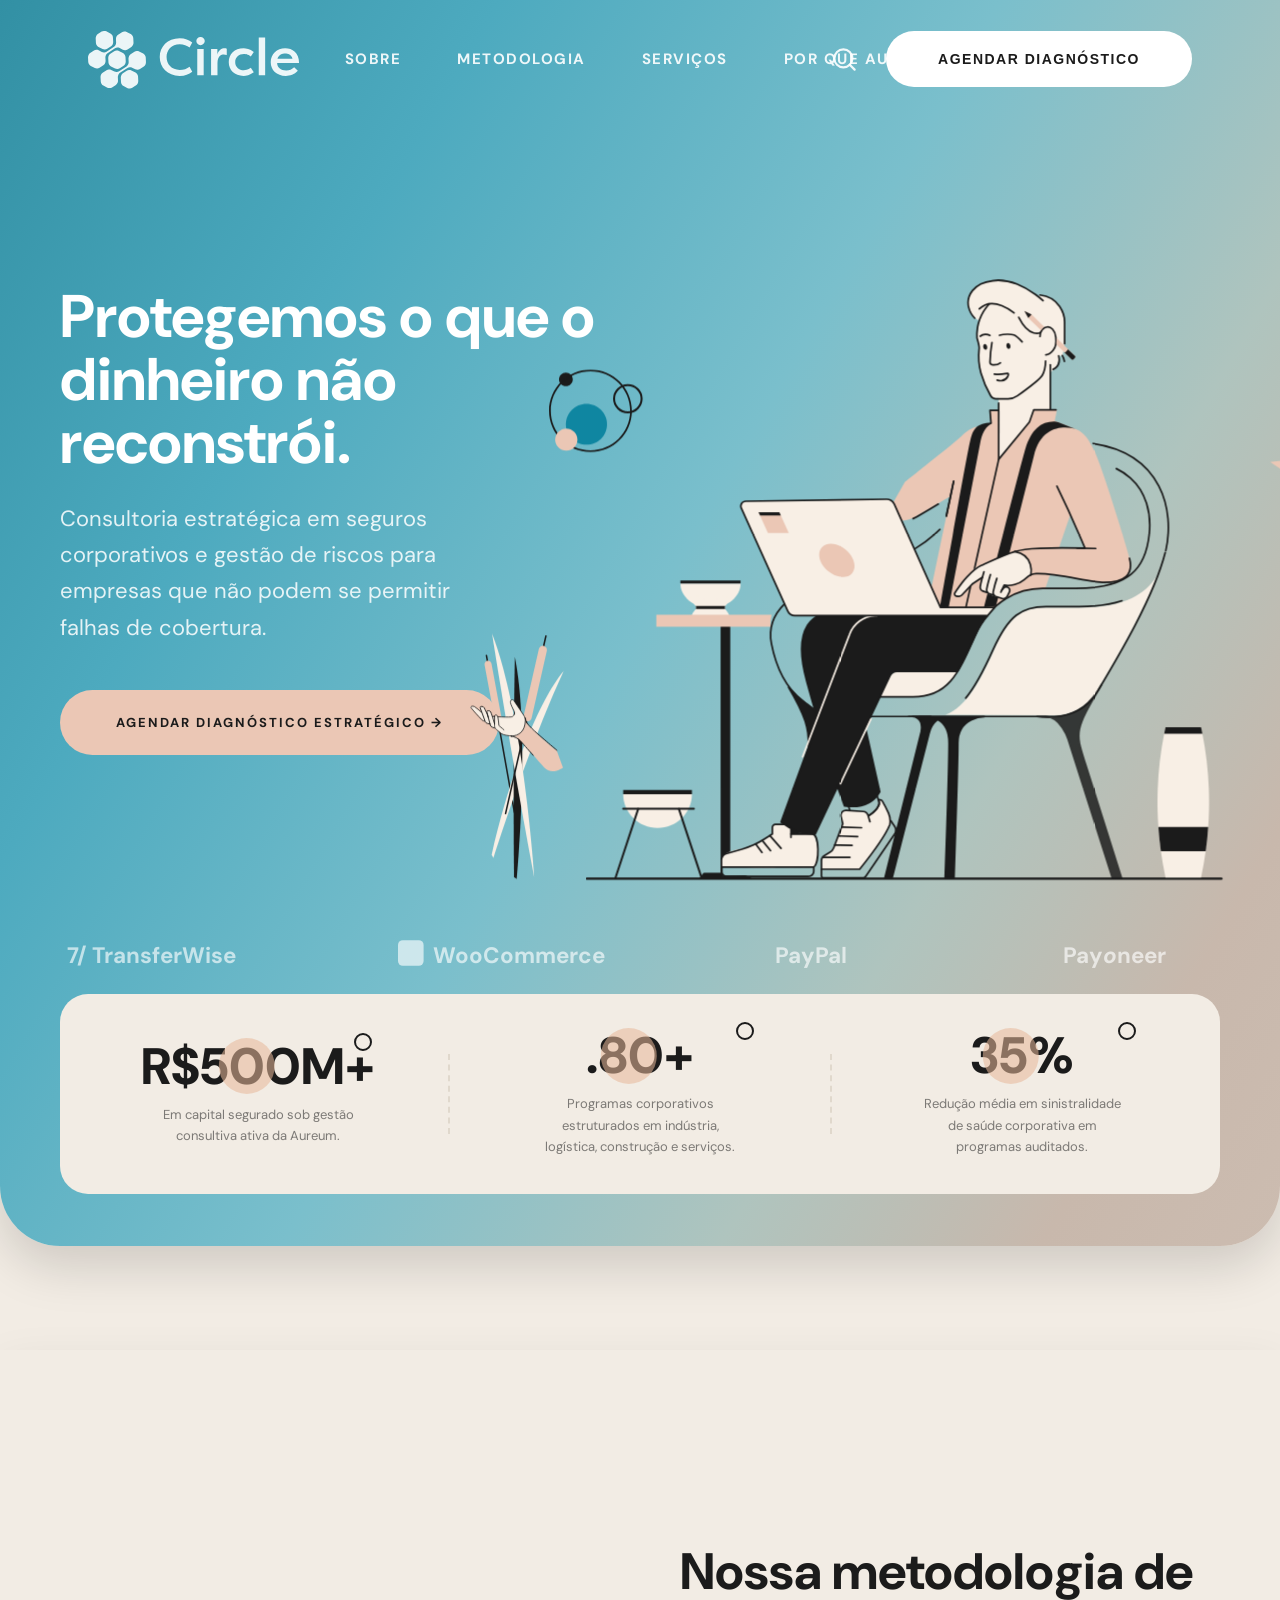
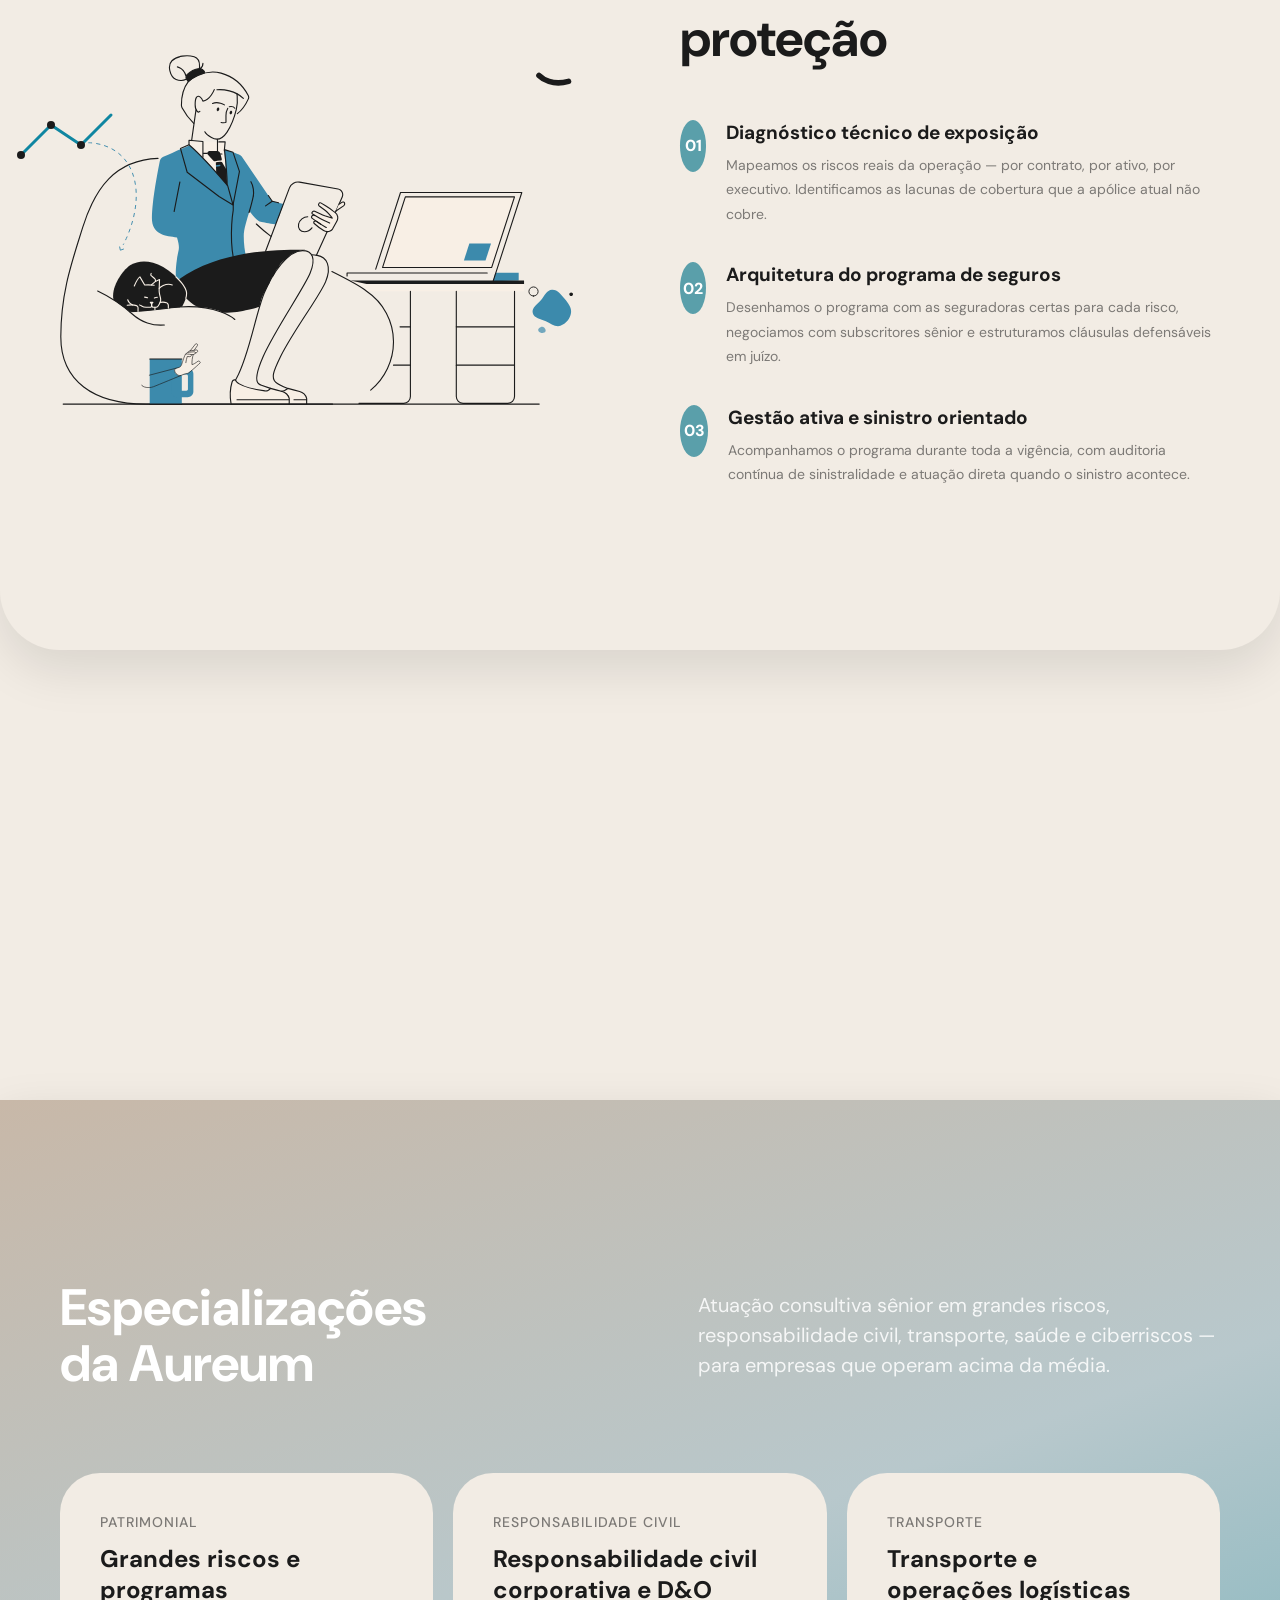
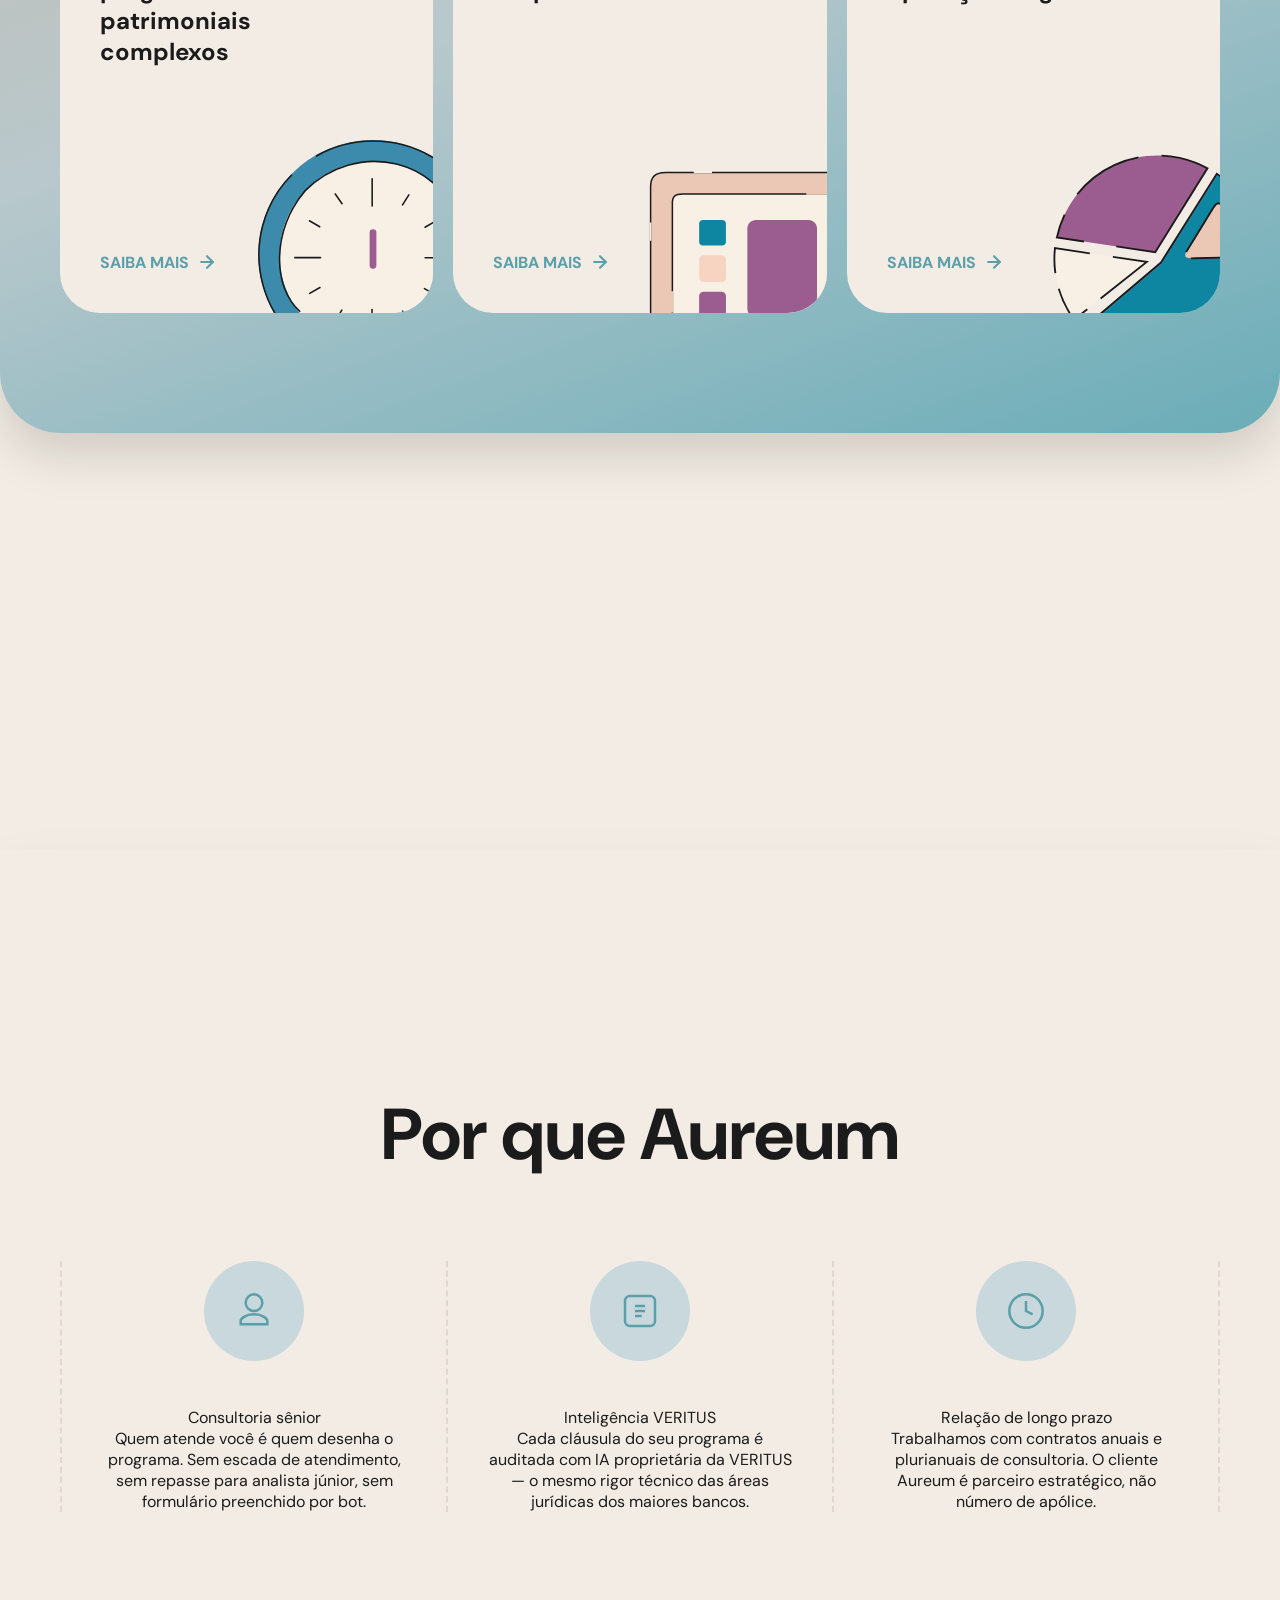
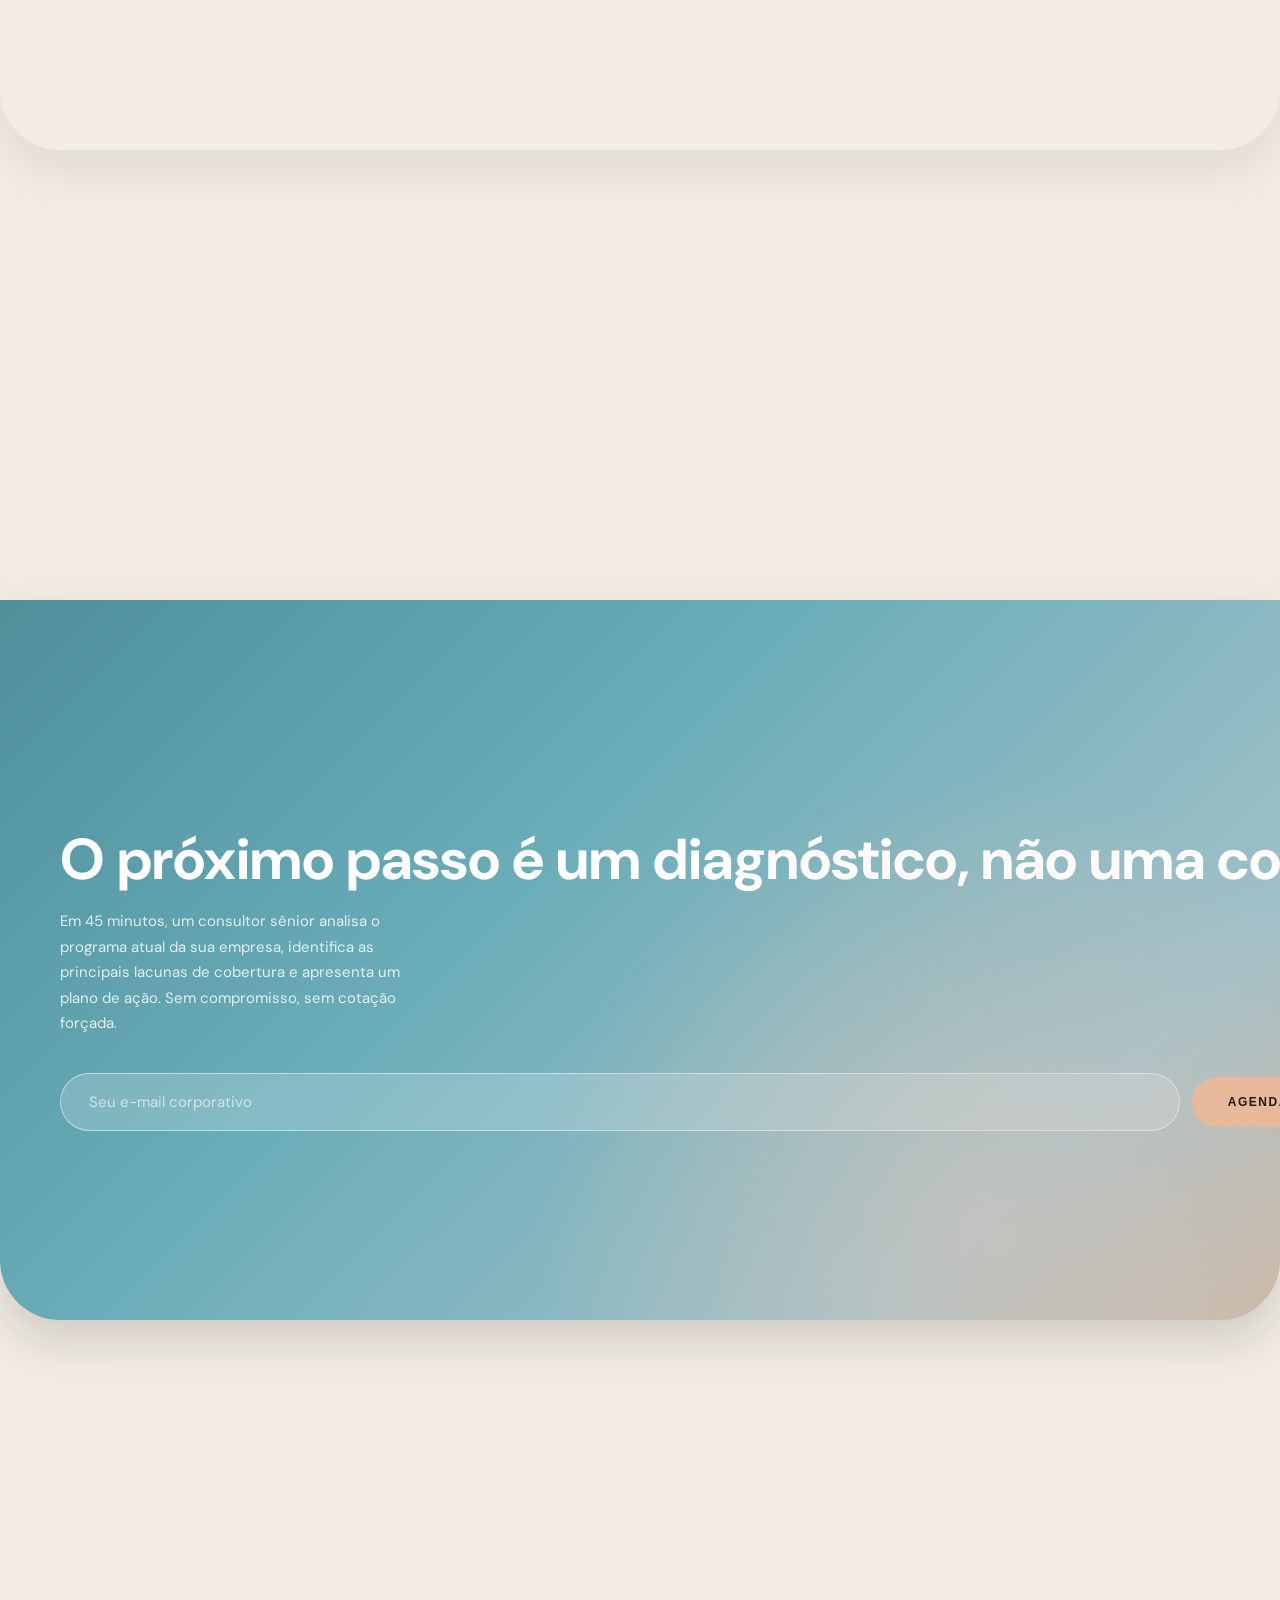
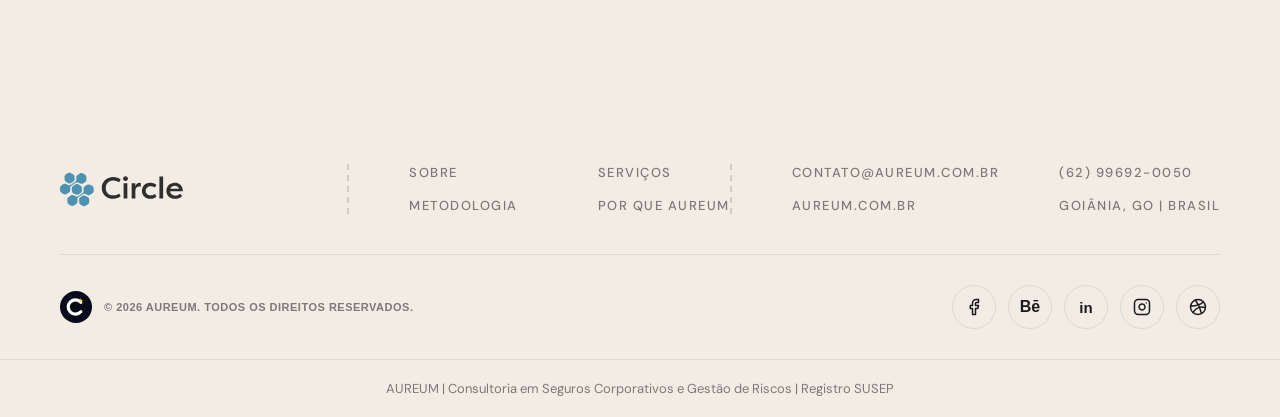
==== commit 76d3410c: "Consolida projeto: index.html raiz como fonte unica; aureum/ redireciona para raiz" ====
--- a/index.html
+++ b/index.html
@@ -3,8 +3,8 @@
 <head>
   <meta charset="UTF-8">
   <meta name="viewport" content="width=device-width, initial-scale=1.0">
-  <title>Circle Website</title>
-  <meta name="description" content="Circle � The ideal platform to learn design, programming and SEO. Start for free.">
+  <title>Aureum | Consultoria em Seguros Corporativos e Gestão de Riscos</title>
+  <meta name="description" content="Protegemos o que o dinheiro não reconstrói. Consultoria estratégica em seguros corporativos e gestão de riscos para empresas que não podem se permitir falhas de cobertura.">
   <link rel="preconnect" href="https://fonts.googleapis.com">
   <link rel="preconnect" href="https://fonts.gstatic.com" crossorigin>
   <link href="https://fonts.googleapis.com/css2?family=DM+Sans:wght@400;500;700&display=swap" rel="stylesheet">
@@ -22,10 +22,10 @@
     </a>
 
     <div class="nav-links">
-      <a href="#about"   class="nav-link">About</a>
-      <a href="#program" class="nav-link">Program</a>
-      <a href="#courses" class="nav-link">Courses</a>
-      <a href="#reviews" class="nav-link">Reviews</a>
+      <a href="#about"   class="nav-link">Sobre</a>
+      <a href="#program" class="nav-link">Metodologia</a>
+      <a href="#courses" class="nav-link">Serviços</a>
+      <a href="#reviews" class="nav-link">Por que Aureum</a>
     </div>
 
     <div class="nav-actions">
@@ -34,7 +34,7 @@
           <circle cx="11" cy="11" r="8"/><line x1="21" y1="21" x2="16.65" y2="16.65"/>
         </svg>
       </button>
-      <button class="nav-btn" data-modal="open"><span>Sign In</span></button>
+      <button class="nav-btn" data-modal="open"><span>Agendar diagnóstico</span></button>
     </div>
 
     <button class="nav-ham" id="navHam" aria-label="Menu">
@@ -43,10 +43,10 @@
   </div>
 
   <div class="nav-mobile" id="navMobile">
-    <a href="#about"   class="nav-link">About</a>
-    <a href="#program" class="nav-link">Program</a>
-    <a href="#courses" class="nav-link">Courses</a>
-    <a href="#reviews" class="nav-link">Reviews</a>
+    <a href="#about"   class="nav-link">Sobre</a>
+    <a href="#program" class="nav-link">Metodologia</a>
+    <a href="#courses" class="nav-link">Serviços</a>
+    <a href="#reviews" class="nav-link">Por que Aureum</a>
   </div>
 </nav>
 
@@ -59,9 +59,9 @@
   <section class="hero" id="hero">
     <div class="wrap">
       <div class="hero-left">
-        <h1 class="hero-title">Your next big<br>idea starts here</h1>
-        <p class="hero-sub">The ideal framework to learn how to<br>manage all aspects of startup.</p>
-        <a href="#" class="hero-btn" data-modal="open"><span>Start for free</span></a>
+        <h1 class="hero-title">Protegemos o que o<br>dinheiro não reconstrói.</h1>
+        <p class="hero-sub">Consultoria estratégica em seguros corporativos e gestão de riscos para empresas que não podem se permitir falhas de cobertura.</p>
+        <a href="#about" class="hero-btn"><span>Agendar diagnóstico estratégico →</span></a>
       </div>
 
       <div class="hero-right">
@@ -70,7 +70,9 @@
                alt="Person with laptop" class="hero-illus-main">
           <img src="assets/images/hero-arm.svg"
                alt="" aria-hidden="true" class="hero-illus-ball">
-          <img src="assets/images/hero-plane.svg"
+          <img src="assets/icons/icon-18.svg"
+               alt="" aria-hidden="true" class="hero-illus-abstract">
+          <img src="assets/icons/social-twitter.svg"
                alt="" aria-hidden="true" class="hero-illus-plane">
           <img src="assets/images/hero-plant1.svg"
                alt="" aria-hidden="true" class="hero-illus-plant1">
@@ -112,27 +114,27 @@
       <div class="hero-stat-number">
         <span class="hero-stat-blob"></span>
         <span class="hero-stat-ring"></span>
-        .200+
-      </div>
-      <p class="hero-stat-desc">Ideal courses to sell physical and digital products from your site on WordPress.com</p>
+        R$500M+
+      </div>
+      <p class="hero-stat-desc">Em capital segurado sob gestão consultiva ativa da Aureum.</p>
     </div>
     <div class="hero-stat-divider"></div>
     <div class="hero-stat">
       <div class="hero-stat-number">
         <span class="hero-stat-blob"></span>
         <span class="hero-stat-ring"></span>
-        .150+
-      </div>
-      <p class="hero-stat-desc">Experts share their knowledge on building and growing a web presence.</p>
+        .80+
+      </div>
+      <p class="hero-stat-desc">Programas corporativos estruturados em indústria, logística, construção e serviços.</p>
     </div>
     <div class="hero-stat-divider"></div>
     <div class="hero-stat">
       <div class="hero-stat-number">
         <span class="hero-stat-blob"></span>
         <span class="hero-stat-ring"></span>
-        .10k+
-      </div>
-      <p class="hero-stat-desc">Small businesses and online stores call WordPress.com home. No code, no complexities.</p>
+        35%
+      </div>
+      <p class="hero-stat-desc">Redução média em sinistralidade de saúde corporativa em programas auditados.</p>
     </div>
   </div>
 </div>
@@ -149,31 +151,41 @@
       <div class="syllabus-img-wrap reveal">
         <img src="assets/images/modal-illustration.svg"
              alt="Student with laptop and cat" class="syllabus-img">
+        <img src="assets/icons/icon-13.svg"
+             alt="" aria-hidden="true" class="syllabus-icon13">
+        <img src="assets/icons/icon-17.svg"
+             alt="" aria-hidden="true" class="syllabus-icon17">
+        <img src="assets/icons/icon-16.svg"
+             alt="" aria-hidden="true" class="syllabus-icon16">
+        <img src="assets/images/logo-dark.svg"
+             alt="" aria-hidden="true" class="syllabus-logodark">
+        <img src="assets/images/animated-graph.svg"
+             alt="" aria-hidden="true" class="syllabus-graph">
       </div>
 
       <!-- Right: steps -->
       <div class="syllabus-right">
-        <h2 class="reveal">Syllabus of courses</h2>
+        <h2 class="reveal">Nossa metodologia de proteção</h2>
         <ul class="syllabus-list">
           <li class="syl-item reveal d1">
             <div class="syl-num">01</div>
             <div class="syl-text">
-              <h3>Videos from professionals</h3>
-              <p>Our specialists will help you create any website. With our help, you can handle any task, also you get a personalized consultation.</p>
+              <h3>Diagnóstico técnico de exposição</h3>
+              <p>Mapeamos os riscos reais da operação — por contrato, por ativo, por executivo. Identificamos as lacunas de cobertura que a apólice atual não cobre.</p>
             </div>
           </li>
           <li class="syl-item reveal d2">
             <div class="syl-num">02</div>
             <div class="syl-text">
-              <h3>Practical independent work</h3>
-              <p>Learn how to organize your website, create engaging content, protect your site, and achieve search engine rankings.</p>
+              <h3>Arquitetura do programa de seguros</h3>
+              <p>Desenhamos o programa com as seguradoras certas para cada risco, negociamos com subscritores sênior e estruturamos cláusulas defensáveis em juízo.</p>
             </div>
           </li>
           <li class="syl-item reveal d3">
             <div class="syl-num">03</div>
             <div class="syl-text">
-              <h3>Feedback from specialists</h3>
-              <p>Structure and visualize new knowledge. You send the practical work to the reviewing specialists.</p>
+              <h3>Gestão ativa e sinistro orientado</h3>
+              <p>Acompanhamos o programa durante toda a vigência, com auditoria contínua de sinistralidade e atuação direta quando o sinistro acontece.</p>
             </div>
           </li>
         </ul>
@@ -190,62 +202,62 @@
       <div class="wrap">
         <div class="courses-hd sr">
           <div class="courses-hd-left">
-            <h2>Professional courses on<br>creating websites</h2>
+            <h2>Especializações<br>da Aureum</h2>
           </div>
           <div class="courses-hd-right">
-            <p class="courses-sub">Our courses are complete professional courses of high quality that include a set of video lessons, practical and training materials.</p>
+            <p class="courses-sub">Atuação consultiva sênior em grandes riscos, responsabilidade civil, transporte, saúde e ciberriscos — para empresas que operam acima da média.</p>
           </div>
         </div>
 
       <div class="courses-grid">
         <article class="course-card reveal d1">
           <div>
-            <p class="course-type">Design</p>
-            <h3>How to make a quality site in WordPress in 40 hours without experience</h3>
-          </div>
-          <div>
-            <a href="#" class="course-link">
-              Read more
+            <p class="course-type">Patrimonial</p>
+            <h3>Grandes riscos e programas patrimoniais complexos</h3>
+          </div>
+          <div>
+            <a href="#about" class="course-link">
+              Saiba mais
               <svg viewBox="0 0 24 24" fill="none" stroke="currentColor" stroke-width="2.5" stroke-linecap="round" stroke-linejoin="round">
                 <line x1="5" y1="12" x2="19" y2="12"/><polyline points="12 5 19 12 12 19"/>
               </svg>
             </a>
           </div>
-          <img src="assets/images/image-2.svg"
+          <img src="assets/images/image-1.svg"
                alt="" aria-hidden="true" class="course-illus">
         </article>
 
         <article class="course-card reveal d2">
           <div>
-            <p class="course-type">Programming</p>
-            <h3>WordPress: How to start in a developer without any basic knowledge</h3>
-          </div>
-          <div>
-            <a href="#" class="course-link">
-              Read more
+            <p class="course-type">Responsabilidade Civil</p>
+            <h3>Responsabilidade civil corporativa e D&amp;O</h3>
+          </div>
+          <div>
+            <a href="#about" class="course-link">
+              Saiba mais
               <svg viewBox="0 0 24 24" fill="none" stroke="currentColor" stroke-width="2.5" stroke-linecap="round" stroke-linejoin="round">
                 <line x1="5" y1="12" x2="19" y2="12"/><polyline points="12 5 19 12 12 19"/>
               </svg>
             </a>
           </div>
-          <img src="assets/images/image-3.svg"
+          <img src="assets/images/image-5.svg"
                alt="" aria-hidden="true" class="course-illus">
         </article>
 
         <article class="course-card reveal d3">
           <div>
-            <p class="course-type">SEO</p>
-            <h3>Creating dynamic sites with CMS WordPress + SEO for WordPress websites</h3>
-          </div>
-          <div>
-            <a href="#" class="course-link">
-              Read more
+            <p class="course-type">Transporte</p>
+            <h3>Transporte e operações logísticas</h3>
+          </div>
+          <div>
+            <a href="#about" class="course-link">
+              Saiba mais
               <svg viewBox="0 0 24 24" fill="none" stroke="currentColor" stroke-width="2.5" stroke-linecap="round" stroke-linejoin="round">
                 <line x1="5" y1="12" x2="19" y2="12"/><polyline points="12 5 19 12 12 19"/>
               </svg>
             </a>
           </div>
-          <img src="assets/images/image-4.svg"
+          <img src="assets/images/image-3.svg"
                alt="" aria-hidden="true" class="course-illus">
         </article>
       </div>
@@ -259,47 +271,46 @@
 <div class="s-wrap">
 <section class="reviews" id="reviews">
   <div class="wrap">
-    <h2 class="reveal">Students reviews</h2>
+    <h2 class="reveal">Por que Aureum</h2>
     <div class="reviews-grid">
 
-      <!-- Review 1 -->
+      <!-- Diferencial 1 -->
       <div class="review-col reveal d1">
         <div class="review-ava-wrap">
-          <div class="review-ava-blob">
-            <img src="assets/images/avatar-anna.png" alt="Anna Tyuneva">
-          </div>
-          <!-- decorative dots -->
+          <div class="review-ava-blob" style="background:#c8d8dc; display:flex; align-items:center; justify-content:center;">
+            <svg width="40" height="40" viewBox="0 0 24 24" fill="none" stroke="#5a9faa" stroke-width="1.5"><path d="M12 2a5 5 0 1 1 0 10A5 5 0 0 1 12 2zm0 12c-5.33 0-8 2.67-8 4v2h16v-2c0-1.33-2.67-4-8-4z"/></svg>
+          </div>
           <div class="review-ring" style="width:18px;height:18px;top:-6px;right:4px;"></div>
           <div class="review-dot review-dot-sm" style="bottom:-4px;left:8px;"></div>
         </div>
-        <p class="review-name">Anna Tyuneva</p>
-        <p class="review-text">The course is great! Teachers talks very interesting and accessible. Thank you very much!</p>
-      </div>
-
-      <!-- Review 2 -->
+        <p class="review-name">Consultoria sênior</p>
+        <p class="review-text">Quem atende você é quem desenha o programa. Sem escada de atendimento, sem repasse para analista júnior, sem formulário preenchido por bot.</p>
+      </div>
+
+      <!-- Diferencial 2 -->
       <div class="review-col reveal d2">
         <div class="review-ava-wrap">
-          <div class="review-ava-blob">
-            <img src="assets/images/avatar-mykola.png" alt="Mykola Dunayev">
+          <div class="review-ava-blob" style="background:#c8d8dc; display:flex; align-items:center; justify-content:center;">
+            <svg width="40" height="40" viewBox="0 0 24 24" fill="none" stroke="#5a9faa" stroke-width="1.5"><rect x="3" y="3" width="18" height="18" rx="3"/><path d="M9 9h6M9 12h6M9 15h4"/></svg>
           </div>
           <div class="review-ring" style="width:18px;height:18px;top:-6px;right:4px;"></div>
           <div class="review-dot review-dot-sm" style="bottom:-4px;left:8px;"></div>
         </div>
-        <p class="review-name">Mykola Dunayev</p>
-        <p class="review-text">The course is clear enough. Well explained a lot of practice. I recommend to everyone!</p>
-      </div>
-
-      <!-- Review 3 -->
+        <p class="review-name">Inteligência VERITUS</p>
+        <p class="review-text">Cada cláusula do seu programa é auditada com IA proprietária da VERITUS — o mesmo rigor técnico das áreas jurídicas dos maiores bancos.</p>
+      </div>
+
+      <!-- Diferencial 3 -->
       <div class="review-col reveal d3">
         <div class="review-ava-wrap">
-          <div class="review-ava-blob">
-            <img src="assets/images/avatar-nastya.png" alt="Nastya Kozarchuk">
+          <div class="review-ava-blob" style="background:#c8d8dc; display:flex; align-items:center; justify-content:center;">
+            <svg width="40" height="40" viewBox="0 0 24 24" fill="none" stroke="#5a9faa" stroke-width="1.5"><circle cx="12" cy="12" r="10"/><path d="M12 6v6l4 2"/></svg>
           </div>
           <div class="review-ring" style="width:18px;height:18px;top:-6px;right:4px;"></div>
           <div class="review-dot review-dot-sm" style="bottom:-4px;left:8px;"></div>
         </div>
-        <p class="review-name">Nastya Kozarchuk</p>
-        <p class="review-text">The training was in one breath. Very accessible courses, everything is very clear and good.</p>
+        <p class="review-name">Relação de longo prazo</p>
+        <p class="review-text">Trabalhamos com contratos anuais e plurianuais de consultoria. O cliente Aureum é parceiro estratégico, não número de apólice.</p>
       </div>
 
     </div>
@@ -318,12 +329,13 @@
   <div class="wrap faq-wrap">
     <!-- LEFT: text + form -->
     <div class="faq-left reveal">
-      <h2>Still have<br>questions?</h2>
-      <p>Leave a request and we will contact you to help you choose the best training format.</p>
+      <h2>O próximo passo é um diagnóstico,
+não uma cotação.</h2>
+      <p>Em 45 minutos, um consultor sênior analisa o programa atual da sua empresa, identifica as principais lacunas de cobertura e apresenta um plano de ação. Sem compromisso, sem cotação forçada.</p>
       <form class="faq-form" data-form="faq" novalidate>
         <input class="faq-input" type="email" name="email"
-               placeholder="Your email" required aria-label="Email address">
-        <button class="faq-btn" type="submit">Submit</button>
+               placeholder="Seu e-mail corporativo" required aria-label="Email address">
+        <button class="faq-btn" type="submit"><span>Agendar diagnóstico</span></button>
       </form>
     </div>
 
@@ -369,30 +381,30 @@
     <div class="footer-top">
       <!-- Logo -->
       <div class="footer-logo">
-        <img src="assets/images/logo-circle.svg" alt="Circle">
+        <img src="assets/images/logo-circle.svg" alt="Aureum">
       </div>
 
       <!-- Nav links -->
       <div class="footer-links">
         <div class="fl-col">
-          <a href="#about"   class="footer-link">About</a>
-          <a href="#program" class="footer-link">Program</a>
+          <a href="#about"   class="footer-link">Sobre</a>
+          <a href="#program" class="footer-link">Metodologia</a>
         </div>
         <div class="fl-col">
-          <a href="#courses" class="footer-link">Courses</a>
-          <a href="#reviews" class="footer-link">Reviews</a>
+          <a href="#courses" class="footer-link">Serviços</a>
+          <a href="#reviews" class="footer-link">Por que Aureum</a>
         </div>
       </div>
 
       <!-- Contact -->
       <div class="footer-contact">
         <div class="fc-col">
-          <a href="http://www.halo-lab.com" class="footer-link">www.halo-lab.com</a>
-          <a href="mailto:mail@halo-lab.com" class="footer-link">mail@halo-lab.com</a>
+          <a href="mailto:contato@aureum.com.br" class="footer-link">contato@aureum.com.br</a>
+          <a href="#" class="footer-link">aureum.com.br</a>
         </div>
         <div class="fc-col">
-          <span class="footer-link">+38 096 272 2100</span>
-          <span class="footer-link">Ukraine, Odessa</span>
+          <span class="footer-link">(62) 99692-0050</span>
+          <span class="footer-link">Goiânia, GO | Brasil</span>
         </div>
       </div>
     </div>
@@ -404,7 +416,7 @@
           <path d="M26 14 A 9 9 0 1 0 26 26" fill="none" stroke="#FFFFFF" stroke-width="4" stroke-linecap="round"/>
           <path d="M26 8 Q26 12 30 12 Q26 12 26 16 Q26 12 22 12 Q26 12 26 8 Z" fill="#FDE047"/>
         </svg>
-        <span class="footer-copy-txt" style="font-family: sans-serif; letter-spacing: 0.5px;">2021 HALO LAB. ALL RIGHTS RESERVED</span>
+        <span class="footer-copy-txt" style="font-family: sans-serif; letter-spacing: 0.5px;">© 2026 AUREUM. TODOS OS DIREITOS RESERVADOS.</span>
       </div>
 
       <div class="footer-social">
@@ -429,7 +441,7 @@
 
   <div class="footer-tagline">
     <div class="wrap">
-      💙 <a href="#">Like</a> &amp; <a href="#">Follow</a> from you. New free to use projects from us.
+      AUREUM | Consultoria em Seguros Corporativos e Gestão de Riscos | Registro SUSEP
     </div>
   </div>
 </footer>
@@ -439,7 +451,9 @@
 -------------------------------------- -->
 <div class="modal-bg" id="modalBg" role="dialog" aria-modal="true" aria-label="Newsletter Subscription">
   <div class="modal">
-    <button class="modal-close" data-modal="close" aria-label="Close">?</button>
+    <button class="modal-close" data-modal="close" aria-label="Close">
+      <svg width="14" height="14" viewBox="0 0 14 14" fill="none" stroke="currentColor" stroke-width="2" stroke-linecap="round" stroke-linejoin="round"><path d="M1 1L13 13M1 13L13 1"/></svg>
+    </button>
     
     <div class="modal-top">
       <img src="assets/images/modal-illustration.svg" alt="" class="modal-illus">
--- a/style.css
+++ b/style.css
@@ -3,8 +3,8 @@
 html { font-size: 16px; }
 body { font-family: 'DM Sans', 'Inter', sans-serif; color: #1b1b1b; background: var(--cream); overflow-x: hidden; }
 main { display: block; position: relative; }
-.s-wrap { min-height: 200vh; position: relative; }
-.s-wrap:not(:first-child) { margin-top: -100vh; }
+.s-wrap { min-height: 300vh; position: relative; }
+.s-wrap:not(:first-child) { margin-top: -150vh; }
 .s-wrap:nth-child(1) { z-index: 5; }
 .s-wrap:nth-child(2) { z-index: 4; }
 .s-wrap:nth-child(3) { z-index: 3; }
@@ -321,7 +321,30 @@
 /* ─── SYLLABUS ───────────────────────────────────────────── */
 .syllabus { min-height: 100vh; display: flex; background: var(--cream); padding: 180px 0 120px; position: sticky; top: 0; overflow: hidden; border-radius: 0 0 60px 60px; box-shadow: 0 20px 50px rgba(0,0,0,0.1); }
 .syllabus .wrap { display:grid; grid-template-columns:1fr 1fr; gap:80px; align-items:center; }
-.syllabus-img { width:100%; max-width:480px; }
+.syllabus-img-wrap { position: relative; }
+.syllabus-img { width:100%; max-width:480px; position: relative; z-index: 2; }
+
+/* Syllabus floating icons */
+.syllabus-icon13,
+.syllabus-icon17,
+.syllabus-icon16,
+.syllabus-logodark,
+.syllabus-graph {
+  display: block;
+  position: absolute;
+  z-index: 3;
+  animation: floatSyllabus 6s ease-in-out infinite;
+}
+.syllabus-icon13 { top: 5%; right: 5%; width: 40px; animation-delay: 0s; }
+.syllabus-icon17 { top: 25%; left: 5%; width: 50px; animation-delay: 1s; }
+.syllabus-icon16 { bottom: 20%; right: 5%; width: 45px; animation-delay: 2s; }
+.syllabus-logodark { bottom: 5%; left: 15%; width: 60px; animation-delay: 3s; }
+.syllabus-graph { top: 10%; left: -10%; width: 120px; animation-delay: 4s; }
+
+@keyframes floatSyllabus {
+  0%, 100% { transform: translateY(0); }
+  50%       { transform: translateY(-10px); }
+}
 .syllabus-right h2 { font-size:clamp(34px,4vw,52px); font-weight:700; margin-bottom:48px; }
 .syl-item { display:flex; gap:20px; padding-bottom:36px; }
 .syl-num { width:52px; height:52px; background:var(--teal); color:#fff; display:flex; align-items:center; justify-content:center; border-radius:50%; font-weight:800; }
@@ -369,7 +392,34 @@
   transition: all 0.3s;
   overflow: hidden;
 }
-.course-card:hover { transform: translateY(-8px); }
+/* White circle animation from bottom-left */
+.course-card::before {
+  content: "";
+  position: absolute;
+  bottom: -50px;
+  left: -50px;
+  width: 100px;
+  height: 100px;
+  background-color: #ffffff;
+  border-radius: 50%;
+  transform: scale(0);
+  transform-origin: center;
+  transition: transform 0.6s cubic-bezier(0.4, 0, 0.2, 1);
+  z-index: 0;
+}
+.course-card:hover::before {
+  transform: scale(15); /* Large enough to cover the whole card */
+}
+.course-card:hover { box-shadow: 0 15px 30px rgba(0,0,0,0.05); }
+
+/* Ensure content stays above the white background */
+.course-card > div,
+.course-illus,
+.course-type,
+.course-link {
+  position: relative;
+  z-index: 2;
+}
 
 .course-type {
   font-size: 14px;
@@ -406,6 +456,7 @@
   gap: 8px;
   position: relative;
   z-index: 2;
+  z-index: 2;
   transition: color 0.3s;
 }
 .course-link:hover { color: var(--teal-dk); }
@@ -425,7 +476,8 @@
 }
 
 /* ─── REVIEWS ────────────────────────────────────────────── */
-.reviews { min-height: 100vh; display: flex; background: var(--cream); padding: 180px 0 120px; position: sticky; top: 0; overflow: hidden; border-radius: 0 0 60px 60px; box-shadow: 0 20px 50px rgba(0,0,0,0.08); }
+.reviews { min-height: 100vh; display: flex; align-items: center; background: var(--cream); padding: 120px 0; position: sticky; top: 0; overflow: hidden; border-radius: 0 0 60px 60px; box-shadow: 0 20px 50px rgba(0,0,0,0.08); }
+.reviews h2 { font-size: clamp(40px, 6vw, 72px); font-weight: 700; text-align: center; margin-bottom: 80px; color: var(--dark); width: 100%; }
 .reviews-grid { display:grid; grid-template-columns:repeat(3, 1fr); border-left: 2px dashed var(--cream-mid); }
 .review-col { padding:0 40px; border-right:2px dashed var(--cream-mid); text-align:center; }
 .review-ava-blob { width:100px; height:100px; border-radius:50%; background:#e8c8bc; margin: 0 auto 28px; overflow:hidden; }
@@ -433,10 +485,10 @@
 
 /* ─── FAQ ────────────────────────────────────────────────── */
 .faq {
-    min-height: 100vh;
+    min-height: 80vh;
     display: flex;
     background: linear-gradient(135deg, #4e8f9a 0%, #6aadb8 40%, #a0c0c8 80%, #c8b8a8 100%);
-    padding: 180px 0 120px;
+    padding: 120px 0 80px;
     position: sticky;
   top: 0;
   overflow: hidden;
@@ -462,13 +514,14 @@
 }
 
 /* LEFT column */
-.faq-left { padding: 60px 0; }
+.faq-left { padding: 40px 0; }
 .faq-left h2 {
   font-size: clamp(38px, 4.5vw, 62px);
   font-weight: 700;
   color: #fff;
   line-height: 1.08;
   margin-bottom: 18px;
+  white-space: nowrap;
 }
 .faq-left > p {
   font-size: 15px;
@@ -514,8 +567,28 @@
   transition: all 0.3s;
   white-space: nowrap;
   flex-shrink: 0;
-}
-.faq-btn:hover { background: #dfab8d; transform: translateY(-2px); }
+  position: relative;
+  overflow: hidden;
+}
+.faq-btn::before {
+  content: '';
+  position: absolute;
+  top: 50%; left: 50%;
+  width: 300%; aspect-ratio: 1;
+  background: rgba(255,255,255,0.85);
+  border-radius: 50%;
+  transform: translate(-50%, -50%) scale(0);
+  transition: transform 0.85s cubic-bezier(0.4, 0, 0.2, 1);
+  z-index: 0;
+}
+.faq-btn:hover::before {
+  transform: translate(-50%, -50%) scale(1);
+}
+.faq-btn span {
+  position: relative;
+  z-index: 1;
+}
+.faq-btn:hover { transform: translateY(-2px); }
 
 /* RIGHT column — phone card + decorative elements */
 .faq-right {
@@ -735,7 +808,7 @@
 
 .modal-top {
   margin-bottom: 20px;
-  border-bottom: 1px solid var(--cream-mid);
+  border-bottom: 1px solid var(--dark);
   padding-bottom: 30px;
   text-align: center;
 }
@@ -767,7 +840,7 @@
   position: relative;
   display: flex;
   align-items: center;
-  border-bottom: 1px solid var(--cream-mid);
+  border-bottom: 1px solid var(--dark);
   padding-bottom: 15px;
 }
 .modal-input {
@@ -877,17 +950,22 @@
   left: -16%;
   width: clamp(70px, 11%, 120px);
   z-index: 3;
-  transform: scaleX(-1); /* espelha para apontar para a direita */
   animation: floatArm 6s ease-in-out infinite;
 }
 @keyframes floatArm {
-  0%, 100% { transform: scaleX(-1) translateY(0); }
-  50%       { transform: scaleX(-1) translateY(-8px); }
-}
-
-/* Avião decorativo — removido a pedido */
+  0%, 100% { transform: translateY(0); }
+  50%       { transform: translateY(-8px); }
+}
+
+/* Avião decorativo — reativado */
 .hero-illus-plane {
-  display: none;
+  display: block;
+  position: absolute;
+  top: 25%;
+  right: -5%;
+  width: clamp(60px, 10%, 100px);
+  z-index: 3;
+  animation: floatPlaneHero 5s ease-in-out infinite;
 }
 @keyframes floatPlaneHero {
   0%, 100% { transform: rotate(-8deg) translateY(0); }
@@ -909,6 +987,21 @@
   50%       { transform: translateY(-8px) rotate(2deg); }
 }
 
+/* Círculos abstratos — parte superior esquerda */
+.hero-illus-abstract {
+  display: block;
+  position: absolute;
+  top: 15%;
+  left: -5%;
+  width: clamp(70px, 12%, 130px);
+  z-index: 1;
+  animation: floatAbstract 8s ease-in-out infinite;
+}
+@keyframes floatAbstract {
+  0%, 100% { transform: translateY(0) rotate(0deg); }
+  50%       { transform: translateY(-12px) rotate(3deg); }
+}
+
 /* Planta 2 — canto inferior direito */
 .hero-illus-plant2 {
   display: block;
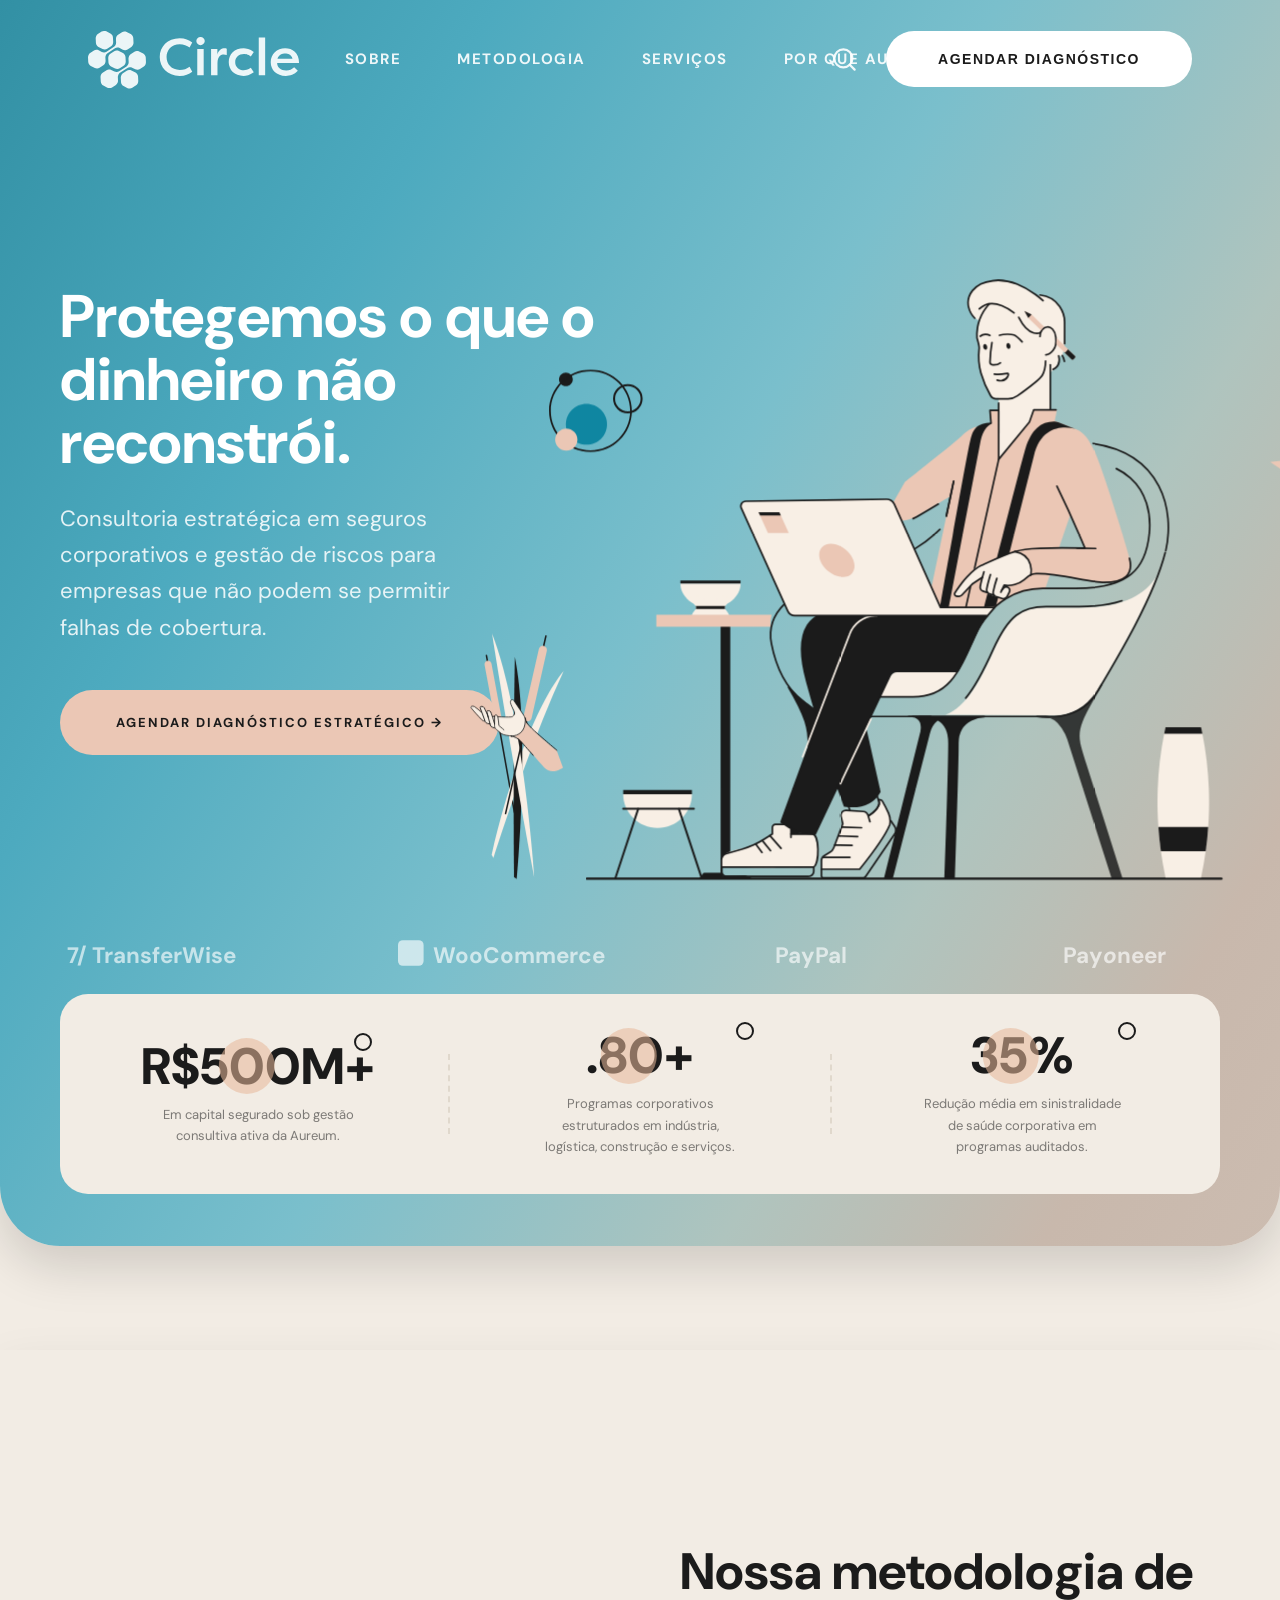
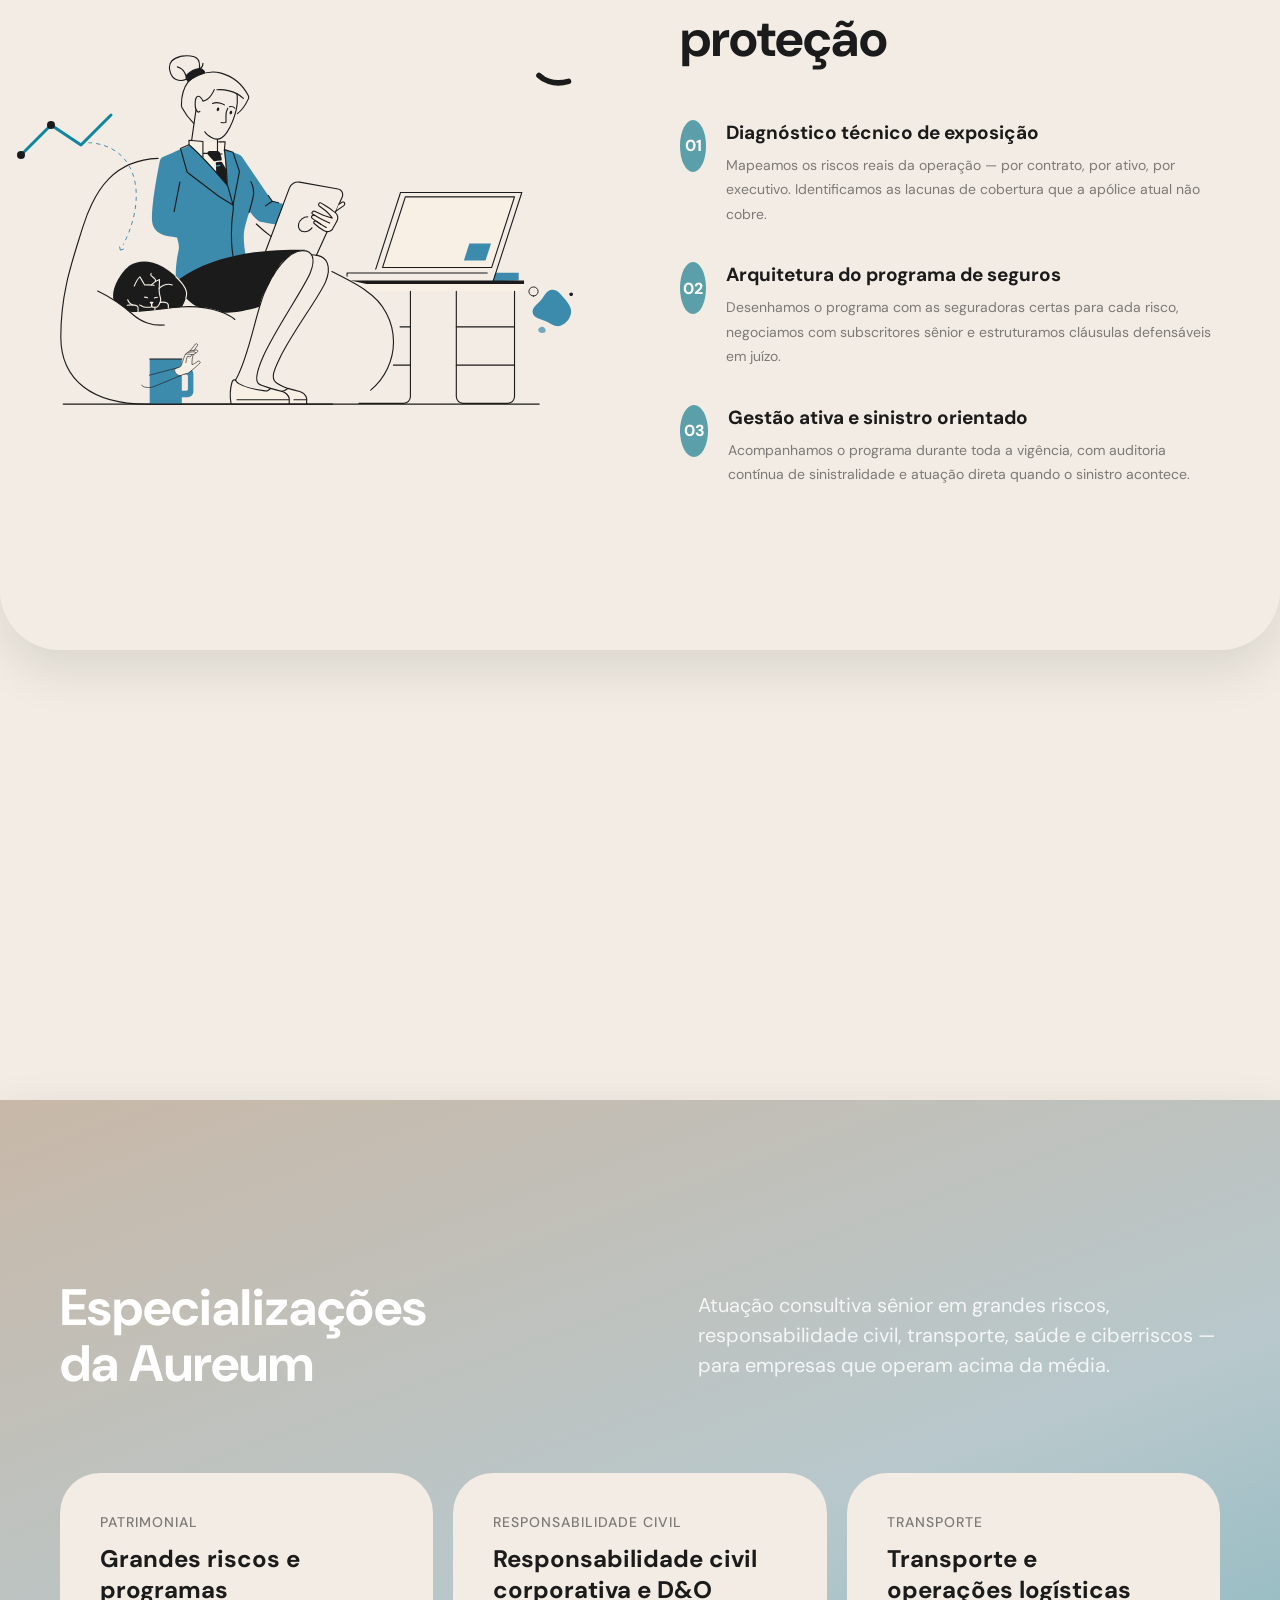
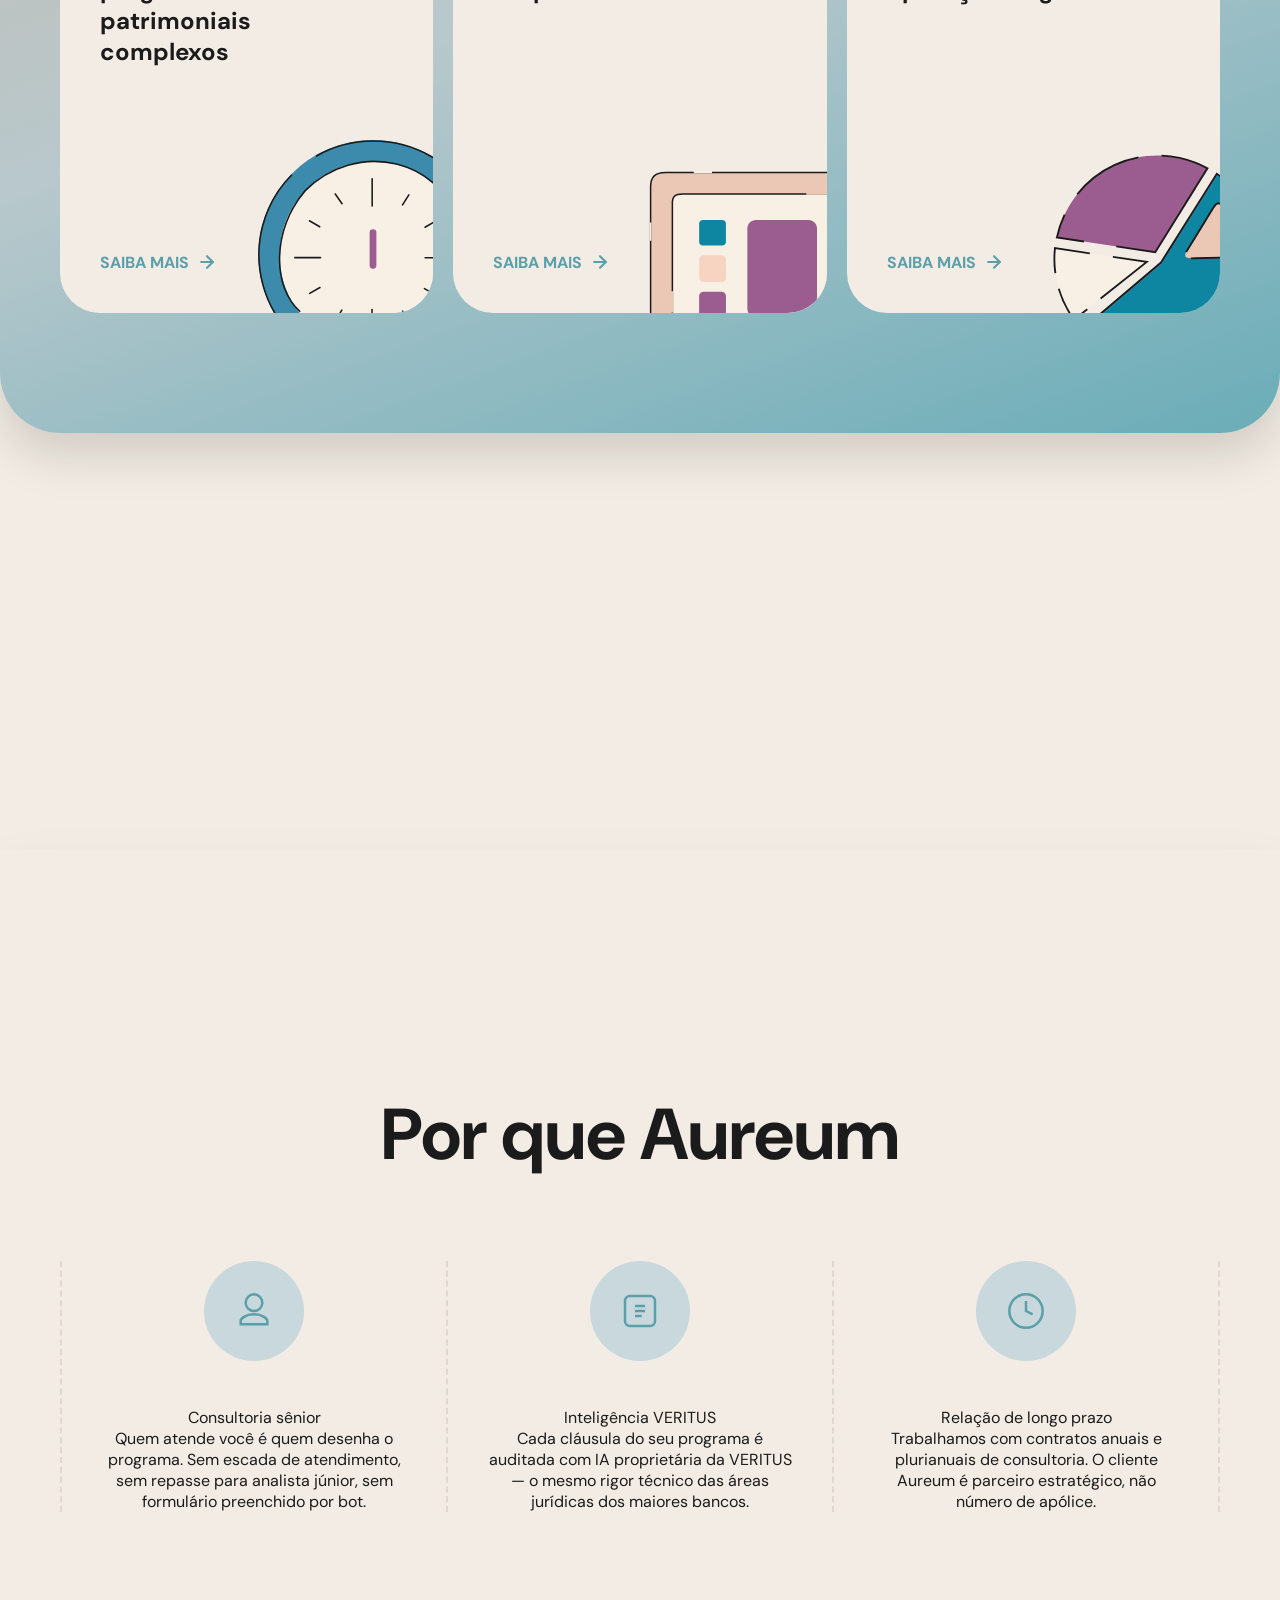
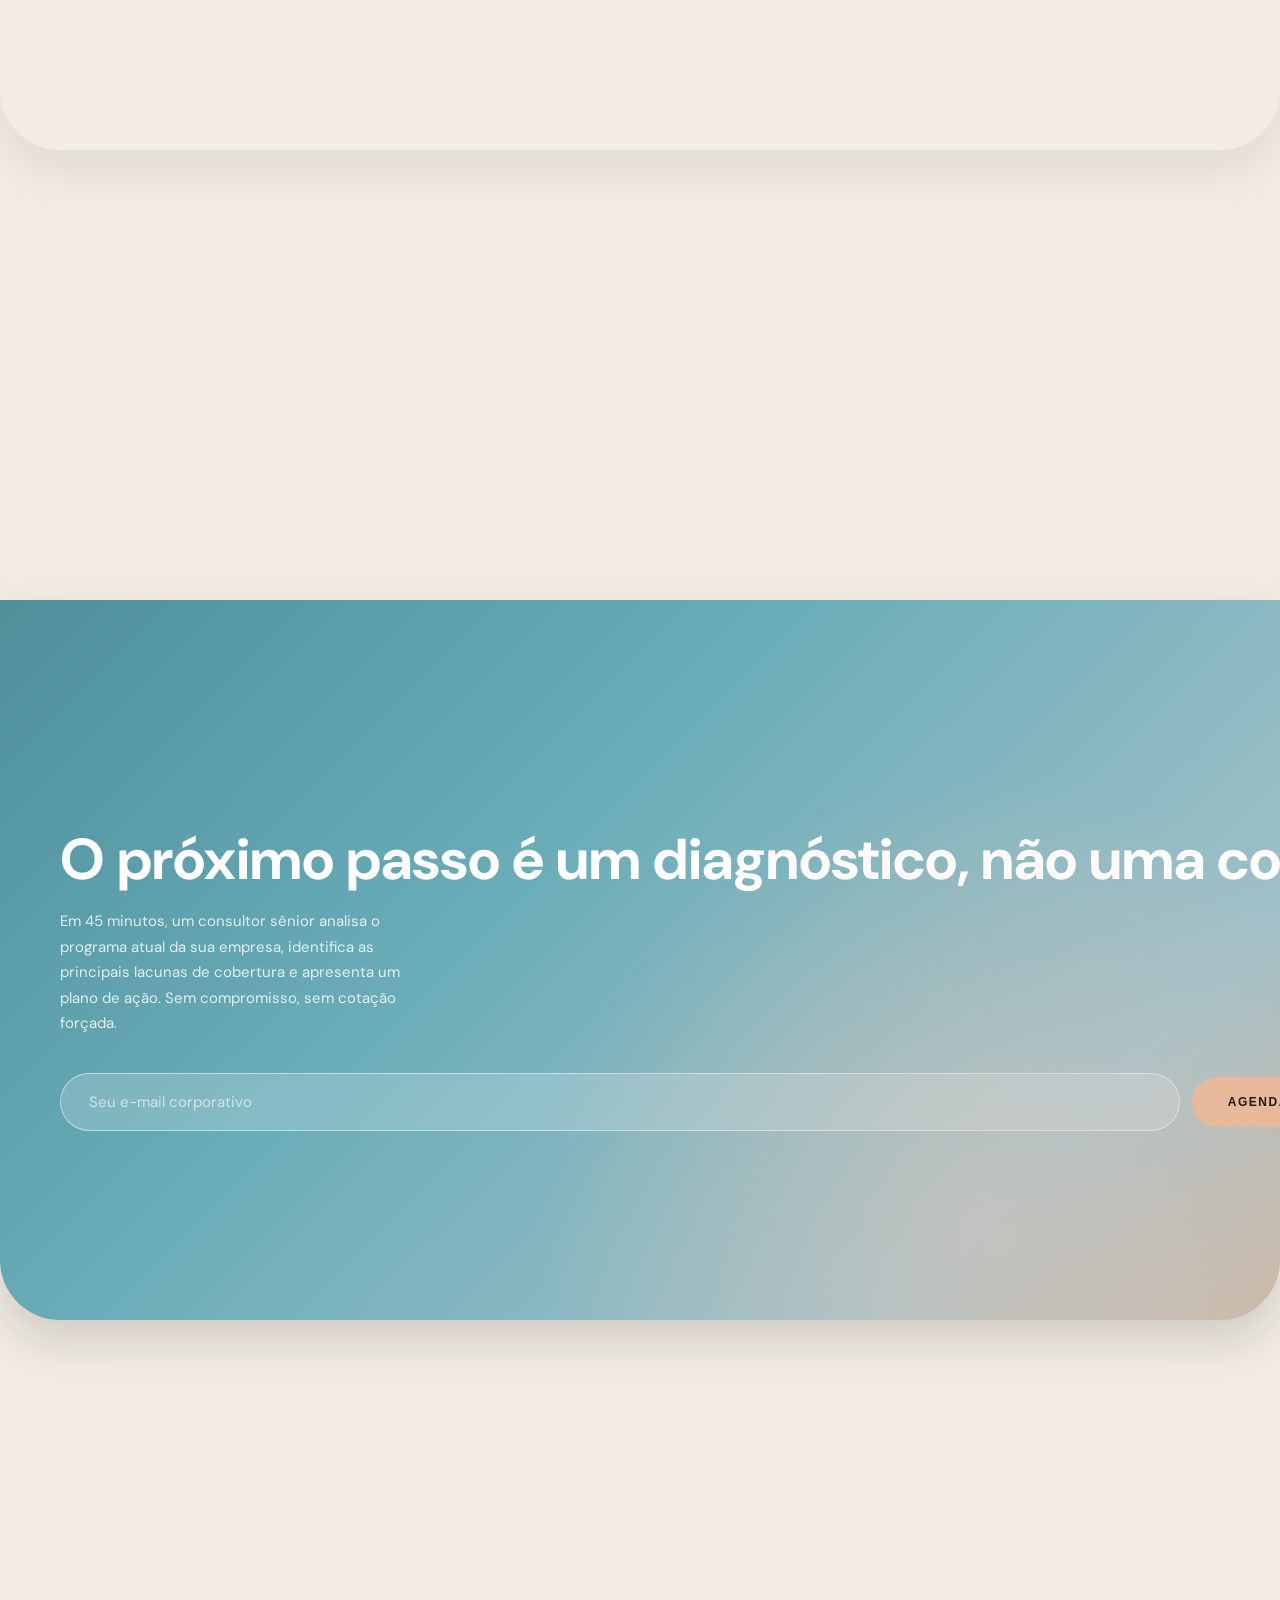
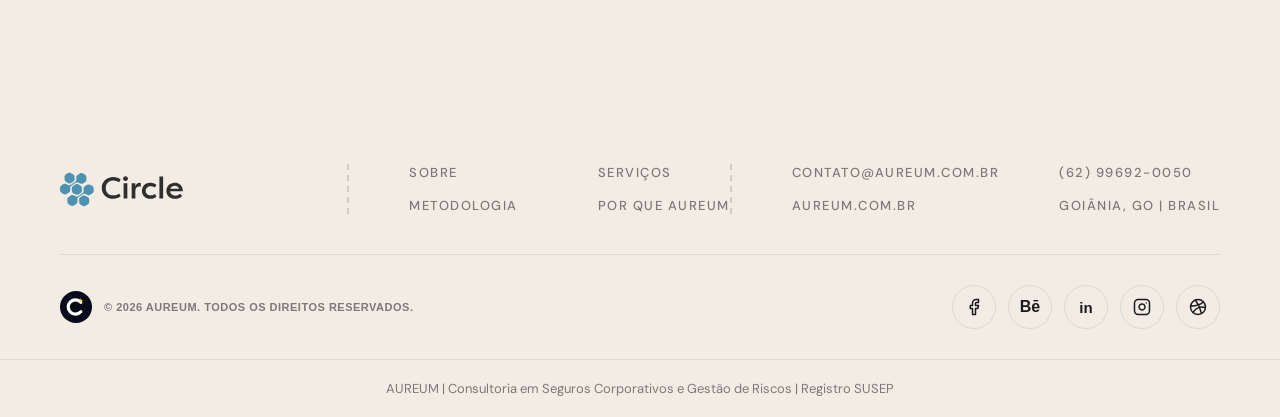
==== commit 42872c5c: "Fix: copia animated-graph p/ aureum, corrige alt logo, remove pastas lixo" ====
--- a/index.html
+++ b/index.html
@@ -18,7 +18,7 @@
 <nav class="navbar" id="navbar">
   <div class="wrap">
     <a href="#hero" class="nav-logo">
-      <img src="assets/images/logo-circle.svg" alt="Circle">
+      <img src="assets/images/logo-circle.svg" alt="Aureum">
     </a>
 
     <div class="nav-links">
